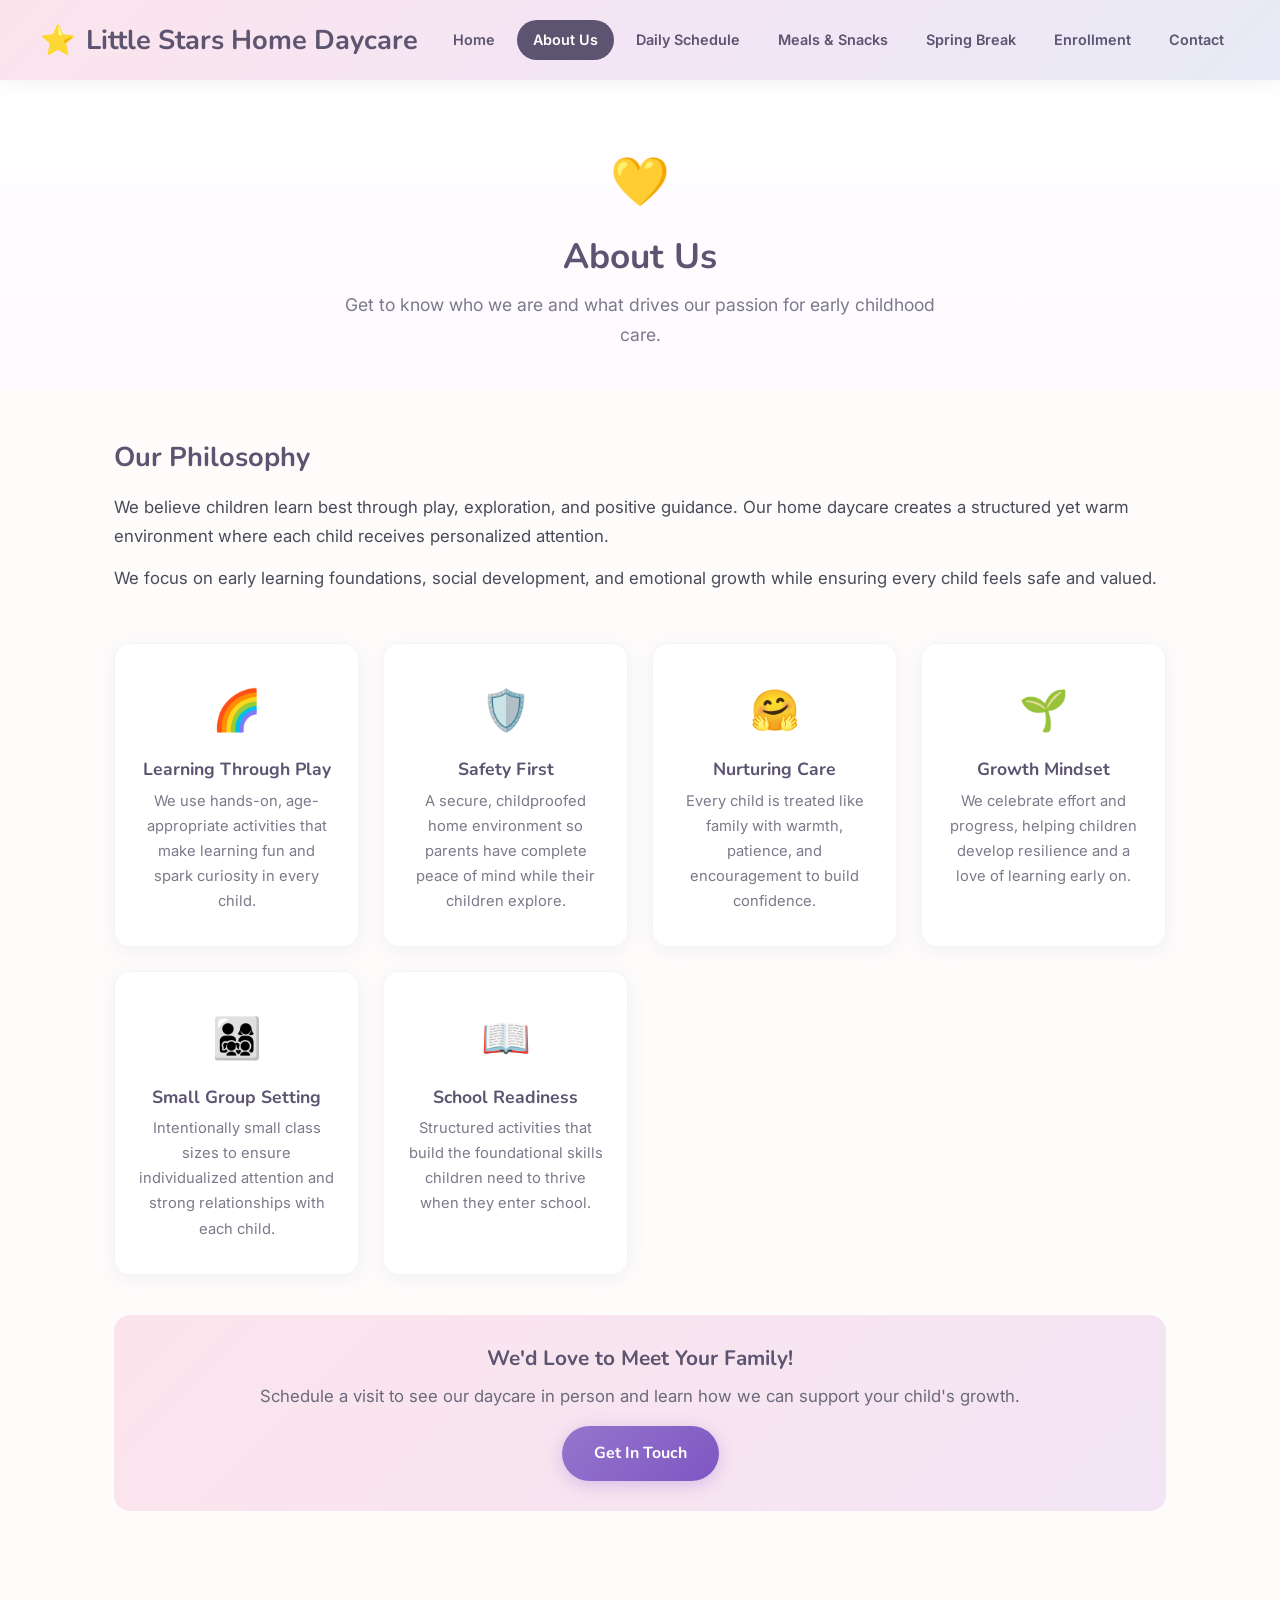
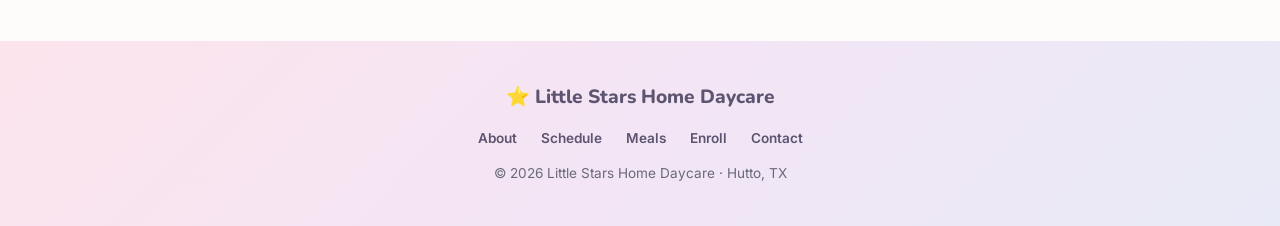
==== about.html @ 3ded4cbe "Initial updates from github co-pilot" ====
<!DOCTYPE html>
<html lang="en">
<head>
  <meta charset="UTF-8">
  <meta name="viewport" content="width=device-width, initial-scale=1.0">
  <meta name="description" content="Learn about Little Stars Home Daycare — our philosophy, values, and commitment to early childhood development in Hutto, TX.">
  <title>About Us - Little Stars Home Daycare</title>
  <link rel="preconnect" href="https://fonts.googleapis.com">
  <link rel="preconnect" href="https://fonts.gstatic.com" crossorigin>
  <link href="https://fonts.googleapis.com/css2?family=Inter:wght@400;500;600&family=Nunito:wght@700;800&display=swap" rel="stylesheet">
  <link rel="stylesheet" href="styles.css">
</head>
<body>

<header>
  <div class="header-inner">
    <h1><span class="logo-icon">⭐</span> Little Stars Home Daycare</h1>
    <button class="menu-toggle" aria-label="Toggle menu" onclick="document.querySelector('nav').classList.toggle('active')">
      <span></span><span></span><span></span>
    </button>
    <nav>
      <a href="index.html">Home</a>
      <a href="about.html" class="active">About Us</a>
      <a href="schedule.html">Daily Schedule</a>
      <a href="meals.html">Meals &amp; Snacks</a>
      <a href="springbreak.html">Spring Break</a>
      <a href="enrollment.html">Enrollment</a>
      <a href="contact.html">Contact</a>
    </nav>
  </div>
</header>

<div class="page-banner">
  <span class="banner-icon">💛</span>
  <h2>About Us</h2>
  <p>Get to know who we are and what drives our passion for early childhood care.</p>
</div>

<div class="container">
  <div class="section">
    <h2>Our Philosophy</h2>
    <p>We believe children learn best through play, exploration, and positive guidance. Our home daycare creates a structured yet warm environment where each child receives personalized attention.</p>
    <p>We focus on early learning foundations, social development, and emotional growth while ensuring every child feels safe and valued.</p>
  </div>

  <div class="values-grid">
    <div class="value-card animate-in">
      <span class="value-icon">🌈</span>
      <h3>Learning Through Play</h3>
      <p>We use hands-on, age-appropriate activities that make learning fun and spark curiosity in every child.</p>
    </div>
    <div class="value-card animate-in">
      <span class="value-icon">🛡️</span>
      <h3>Safety First</h3>
      <p>A secure, childproofed home environment so parents have complete peace of mind while their children explore.</p>
    </div>
    <div class="value-card animate-in">
      <span class="value-icon">🤗</span>
      <h3>Nurturing Care</h3>
      <p>Every child is treated like family with warmth, patience, and encouragement to build confidence.</p>
    </div>
    <div class="value-card animate-in">
      <span class="value-icon">🌱</span>
      <h3>Growth Mindset</h3>
      <p>We celebrate effort and progress, helping children develop resilience and a love of learning early on.</p>
    </div>
    <div class="value-card animate-in">
      <span class="value-icon">👨‍👩‍👧‍👦</span>
      <h3>Small Group Setting</h3>
      <p>Intentionally small class sizes to ensure individualized attention and strong relationships with each child.</p>
    </div>
    <div class="value-card animate-in">
      <span class="value-icon">📖</span>
      <h3>School Readiness</h3>
      <p>Structured activities that build the foundational skills children need to thrive when they enter school.</p>
    </div>
  </div>

  <div class="highlight-box" style="margin-top: 40px;">
    <h3>We'd Love to Meet Your Family!</h3>
    <p>Schedule a visit to see our daycare in person and learn how we can support your child's growth.</p>
    <a href="contact.html" class="btn btn-primary" style="margin-top: 16px;">Get In Touch</a>
  </div>
</div>

<footer>
  <div class="footer-inner">
    <div class="footer-brand">⭐ Little Stars Home Daycare</div>
    <div class="footer-links">
      <a href="about.html">About</a>
      <a href="schedule.html">Schedule</a>
      <a href="meals.html">Meals</a>
      <a href="enrollment.html">Enroll</a>
      <a href="contact.html">Contact</a>
    </div>
    <div class="footer-copy">&copy; 2026 Little Stars Home Daycare &middot; Hutto, TX</div>
  </div>
</footer>

</body>
</html>
---- styles.css ----
/* ===== Google Fonts imported in HTML ===== */

/* ===== Reset & Base ===== */
*, *::before, *::after {
  margin: 0;
  padding: 0;
  box-sizing: border-box;
}

html {
  scroll-behavior: smooth;
}

body {
  font-family: 'Inter', 'Segoe UI', sans-serif;
  background-color: #fefcfb;
  color: #4a4a5a;
  line-height: 1.7;
  overflow-x: hidden;
}

h1, h2, h3, h4 {
  font-family: 'Nunito', 'Segoe UI', sans-serif;
  color: #5c5470;
  line-height: 1.3;
}

img {
  max-width: 100%;
  display: block;
}

a {
  color: inherit;
  text-decoration: none;
}

/* ===== Header & Navigation ===== */
header {
  background: linear-gradient(135deg, #fce4ec 0%, #f3e5f5 50%, #e8eaf6 100%);
  padding: 20px 30px;
  position: sticky;
  top: 0;
  z-index: 1000;
  box-shadow: 0 2px 20px rgba(0,0,0,0.06);
}

.header-inner {
  max-width: 1200px;
  margin: 0 auto;
  display: flex;
  align-items: center;
  justify-content: space-between;
  flex-wrap: wrap;
  gap: 12px;
}

header h1 {
  font-size: 1.7rem;
  color: #5c5470;
  display: flex;
  align-items: center;
  gap: 10px;
}

header h1 .logo-icon {
  font-size: 1.8rem;
}

nav {
  display: flex;
  align-items: center;
  gap: 6px;
  flex-wrap: wrap;
}

nav a {
  padding: 8px 16px;
  border-radius: 25px;
  font-weight: 600;
  font-size: 0.9rem;
  color: #5c5470;
  transition: all 0.3s ease;
  position: relative;
}

nav a:hover {
  background: rgba(92, 84, 112, 0.1);
  color: #3d3555;
}

nav a.active {
  background: #5c5470;
  color: #fff;
}

/* Hamburger Menu */
.menu-toggle {
  display: none;
  flex-direction: column;
  gap: 5px;
  cursor: pointer;
  padding: 8px;
  border: none;
  background: transparent;
  z-index: 1001;
}

.menu-toggle span {
  display: block;
  width: 26px;
  height: 3px;
  background: #5c5470;
  border-radius: 3px;
  transition: all 0.3s ease;
}

/* ===== Hero Section ===== */
.hero {
  text-align: center;
  padding: 80px 20px 60px;
  background: linear-gradient(180deg, #ffffff 0%, #fef9ff 100%);
  position: relative;
}

.hero::after {
  content: '';
  position: absolute;
  bottom: 0;
  left: 0;
  right: 0;
  height: 80px;
  background: linear-gradient(180deg, transparent, #fefcfb);
}

.hero img {
  width: 100%;
  max-width: 900px;
  max-height: 450px;
  object-fit: cover;
  border-radius: 20px;
  margin: 0 auto 30px;
  box-shadow: 0 15px 40px rgba(92, 84, 112, 0.15);
}

.hero h2 {
  font-size: 2.4rem;
  margin-bottom: 12px;
  background: linear-gradient(135deg, #5c5470, #9575cd);
  -webkit-background-clip: text;
  -webkit-text-fill-color: transparent;
  background-clip: text;
}

.hero p {
  font-size: 1.2rem;
  color: #7a7a8a;
  max-width: 600px;
  margin: 0 auto;
}

/* ===== Page Banner (for inner pages) ===== */
.page-banner {
  text-align: center;
  padding: 60px 20px 40px;
  background: linear-gradient(180deg, #ffffff 0%, #fef9ff 100%);
}

.page-banner h2 {
  font-size: 2.2rem;
  margin-bottom: 10px;
}

.page-banner p {
  font-size: 1.1rem;
  color: #7a7a8a;
  max-width: 600px;
  margin: 0 auto;
}

.page-banner .banner-icon {
  font-size: 3rem;
  margin-bottom: 12px;
  display: block;
}

/* ===== Container ===== */
.container {
  max-width: 1100px;
  margin: 0 auto;
  padding: 50px 24px;
}

/* ===== Section ===== */
.section {
  margin-bottom: 50px;
}

.section h2 {
  color: #5c5470;
  margin-bottom: 18px;
  font-size: 1.7rem;
}

.section p {
  margin-bottom: 14px;
  font-size: 1.05rem;
}

/* ===== Card Grid ===== */
.card-grid {
  display: grid;
  grid-template-columns: repeat(auto-fit, minmax(280px, 1fr));
  gap: 24px;
  margin-top: 30px;
}

.card {
  background: #fff;
  border-radius: 16px;
  padding: 32px 28px;
  box-shadow: 0 4px 20px rgba(92, 84, 112, 0.08);
  border: 1px solid rgba(92, 84, 112, 0.06);
  transition: transform 0.3s ease, box-shadow 0.3s ease;
}

.card:hover {
  transform: translateY(-4px);
  box-shadow: 0 12px 35px rgba(92, 84, 112, 0.14);
}

.card .card-icon {
  font-size: 2.4rem;
  margin-bottom: 16px;
  display: block;
}

.card h3 {
  font-size: 1.2rem;
  margin-bottom: 10px;
  color: #5c5470;
}

.card p {
  font-size: 0.95rem;
  color: #6a6a7a;
}

/* ===== Timeline (Schedule) ===== */
.timeline {
  position: relative;
  padding-left: 40px;
  margin-top: 30px;
}

.timeline::before {
  content: '';
  position: absolute;
  left: 14px;
  top: 0;
  bottom: 0;
  width: 3px;
  background: linear-gradient(180deg, #ce93d8, #9575cd, #7986cb);
  border-radius: 3px;
}

.timeline-item {
  position: relative;
  margin-bottom: 28px;
  padding: 20px 24px;
  background: #fff;
  border-radius: 14px;
  box-shadow: 0 3px 15px rgba(92, 84, 112, 0.07);
  border: 1px solid rgba(92, 84, 112, 0.05);
  transition: transform 0.2s ease;
}

.timeline-item:hover {
  transform: translateX(4px);
}

.timeline-item::before {
  content: '';
  position: absolute;
  left: -33px;
  top: 24px;
  width: 14px;
  height: 14px;
  background: #9575cd;
  border-radius: 50%;
  border: 3px solid #fff;
  box-shadow: 0 0 0 2px #ce93d8;
}

.timeline-item .time {
  font-weight: 700;
  color: #9575cd;
  font-size: 0.95rem;
  margin-bottom: 4px;
}

.timeline-item .activity {
  color: #4a4a5a;
  font-size: 1.05rem;
}

/* ===== Meal Cards ===== */
.meal-grid {
  display: grid;
  grid-template-columns: repeat(auto-fit, minmax(240px, 1fr));
  gap: 20px;
  margin-top: 30px;
}

.meal-card {
  background: #fff;
  border-radius: 14px;
  padding: 24px;
  text-align: center;
  box-shadow: 0 3px 15px rgba(92, 84, 112, 0.07);
  border: 1px solid rgba(92, 84, 112, 0.05);
  transition: transform 0.3s ease;
}

.meal-card:hover {
  transform: translateY(-3px);
}

.meal-card .meal-icon {
  font-size: 2.5rem;
  margin-bottom: 12px;
  display: block;
}

.meal-card h3 {
  font-size: 1.1rem;
  color: #5c5470;
  margin-bottom: 8px;
}

.meal-card p {
  font-size: 0.92rem;
  color: #7a7a8a;
}

/* ===== CTA Button ===== */
.btn {
  display: inline-block;
  padding: 14px 32px;
  border-radius: 30px;
  font-weight: 700;
  font-size: 1rem;
  text-align: center;
  transition: all 0.3s ease;
  cursor: pointer;
  border: none;
  font-family: 'Nunito', 'Segoe UI', sans-serif;
}

.btn-primary {
  background: linear-gradient(135deg, #9575cd, #7e57c2);
  color: #fff;
  box-shadow: 0 4px 18px rgba(149, 117, 205, 0.35);
}

.btn-primary:hover {
  background: linear-gradient(135deg, #7e57c2, #673ab7);
  box-shadow: 0 6px 25px rgba(149, 117, 205, 0.45);
  transform: translateY(-2px);
}

.btn-secondary {
  background: #fff;
  color: #5c5470;
  border: 2px solid #5c5470;
}

.btn-secondary:hover {
  background: #5c5470;
  color: #fff;
}

/* ===== Contact Form ===== */
.contact-form {
  max-width: 600px;
  margin: 30px auto 0;
}

.form-group {
  margin-bottom: 20px;
}

.form-group label {
  display: block;
  font-weight: 600;
  margin-bottom: 6px;
  color: #5c5470;
  font-size: 0.95rem;
}

.form-group input,
.form-group textarea,
.form-group select {
  width: 100%;
  padding: 14px 18px;
  border: 2px solid #e8e0f0;
  border-radius: 12px;
  font-size: 1rem;
  font-family: 'Inter', 'Segoe UI', sans-serif;
  color: #4a4a5a;
  transition: border-color 0.3s ease, box-shadow 0.3s ease;
  background: #fff;
}

.form-group input:focus,
.form-group textarea:focus,
.form-group select:focus {
  outline: none;
  border-color: #9575cd;
  box-shadow: 0 0 0 3px rgba(149, 117, 205, 0.15);
}

.form-group textarea {
  resize: vertical;
  min-height: 120px;
}

/* ===== Contact Info Cards ===== */
.contact-info-grid {
  display: grid;
  grid-template-columns: repeat(auto-fit, minmax(200px, 1fr));
  gap: 20px;
  margin-bottom: 40px;
}

.contact-info-card {
  text-align: center;
  padding: 28px 20px;
  background: #fff;
  border-radius: 14px;
  box-shadow: 0 3px 15px rgba(92, 84, 112, 0.07);
  border: 1px solid rgba(92, 84, 112, 0.05);
}

.contact-info-card .info-icon {
  font-size: 2rem;
  margin-bottom: 10px;
  display: block;
}

.contact-info-card h3 {
  font-size: 1rem;
  color: #5c5470;
  margin-bottom: 4px;
}

.contact-info-card p {
  color: #7a7a8a;
  font-size: 0.95rem;
}

.contact-info-card a {
  color: #9575cd;
  font-weight: 600;
}

.contact-info-card a:hover {
  text-decoration: underline;
}

/* ===== Spring Break Feature ===== */
.camp-highlights {
  display: grid;
  grid-template-columns: repeat(auto-fit, minmax(200px, 1fr));
  gap: 18px;
  margin: 30px 0;
}

.camp-highlight {
  text-align: center;
  padding: 24px 16px;
  background: linear-gradient(135deg, #fce4ec, #f3e5f5);
  border-radius: 14px;
  transition: transform 0.3s ease;
}

.camp-highlight:hover {
  transform: scale(1.03);
}

.camp-highlight .highlight-icon {
  font-size: 2.2rem;
  margin-bottom: 10px;
  display: block;
}

.camp-highlight h3 {
  font-size: 1rem;
  color: #5c5470;
}

/* ===== Enrollment Highlights ===== */
.enrollment-features {
  display: grid;
  grid-template-columns: repeat(auto-fit, minmax(250px, 1fr));
  gap: 24px;
  margin: 30px 0;
}

.enrollment-feature {
  display: flex;
  align-items: flex-start;
  gap: 16px;
  padding: 24px;
  background: #fff;
  border-radius: 14px;
  box-shadow: 0 3px 15px rgba(92, 84, 112, 0.07);
  border: 1px solid rgba(92, 84, 112, 0.05);
}

.enrollment-feature .feature-icon {
  font-size: 1.8rem;
  flex-shrink: 0;
}

.enrollment-feature h3 {
  font-size: 1.05rem;
  color: #5c5470;
  margin-bottom: 4px;
}

.enrollment-feature p {
  font-size: 0.92rem;
  color: #7a7a8a;
}

/* ===== About Values ===== */
.values-grid {
  display: grid;
  grid-template-columns: repeat(auto-fit, minmax(220px, 1fr));
  gap: 24px;
  margin-top: 30px;
}

.value-card {
  text-align: center;
  padding: 32px 24px;
  background: #fff;
  border-radius: 16px;
  box-shadow: 0 4px 20px rgba(92, 84, 112, 0.08);
  border: 1px solid rgba(92, 84, 112, 0.06);
  transition: transform 0.3s ease;
}

.value-card:hover {
  transform: translateY(-4px);
}

.value-card .value-icon {
  font-size: 2.5rem;
  margin-bottom: 14px;
  display: block;
}

.value-card h3 {
  font-size: 1.1rem;
  color: #5c5470;
  margin-bottom: 8px;
}

.value-card p {
  font-size: 0.92rem;
  color: #7a7a8a;
}

/* ===== Text Highlights ===== */
.highlight-box {
  background: linear-gradient(135deg, #fce4ec, #f3e5f5);
  border-radius: 16px;
  padding: 30px;
  margin: 20px 0;
  text-align: center;
}

.highlight-box h3 {
  font-size: 1.3rem;
  color: #5c5470;
  margin-bottom: 10px;
}

.highlight-box p {
  font-size: 1.05rem;
  color: #6a6a7a;
}

/* ===== Footer ===== */
footer {
  text-align: center;
  padding: 40px 20px;
  background: linear-gradient(135deg, #fce4ec 0%, #f3e5f5 50%, #e8eaf6 100%);
  margin-top: 60px;
  font-size: 0.9rem;
  color: #6a6a7a;
}

.footer-inner {
  max-width: 800px;
  margin: 0 auto;
}

.footer-inner .footer-brand {
  font-family: 'Nunito', 'Segoe UI', sans-serif;
  font-weight: 800;
  font-size: 1.2rem;
  color: #5c5470;
  margin-bottom: 8px;
}

.footer-inner .footer-links {
  margin: 12px 0;
}

.footer-inner .footer-links a {
  color: #5c5470;
  margin: 0 10px;
  font-weight: 600;
  font-size: 0.85rem;
  transition: color 0.3s;
}

.footer-inner .footer-links a:hover {
  color: #9575cd;
}

.footer-inner .footer-copy {
  margin-top: 12px;
  font-size: 0.85rem;
}

/* ===== Animations ===== */
@keyframes fadeInUp {
  from {
    opacity: 0;
    transform: translateY(20px);
  }
  to {
    opacity: 1;
    transform: translateY(0);
  }
}

.animate-in {
  animation: fadeInUp 0.6s ease forwards;
}

.animate-in:nth-child(2) { animation-delay: 0.1s; }
.animate-in:nth-child(3) { animation-delay: 0.2s; }
.animate-in:nth-child(4) { animation-delay: 0.3s; }
.animate-in:nth-child(5) { animation-delay: 0.4s; }
.animate-in:nth-child(6) { animation-delay: 0.5s; }

/* ===== Responsive ===== */
@media (max-width: 768px) {
  .menu-toggle {
    display: flex;
  }

  nav {
    display: none;
    width: 100%;
    flex-direction: column;
    gap: 4px;
    padding-top: 12px;
  }

  nav.active {
    display: flex;
  }

  nav a {
    padding: 12px 16px;
    text-align: center;
    width: 100%;
    border-radius: 12px;
  }

  .header-inner {
    flex-wrap: wrap;
  }

  header h1 {
    font-size: 1.3rem;
  }

  .hero h2 {
    font-size: 1.6rem;
  }

  .hero {
    padding: 50px 16px 40px;
  }

  .page-banner h2 {
    font-size: 1.6rem;
  }

  .container {
    padding: 35px 16px;
  }

  .timeline {
    padding-left: 30px;
  }

  .timeline::before {
    left: 10px;
  }

  .timeline-item::before {
    left: -27px;
    width: 12px;
    height: 12px;
  }
}

@media (max-width: 480px) {
  header h1 {
    font-size: 1.15rem;
  }

  .hero h2 {
    font-size: 1.35rem;
  }

  .card-grid {
    grid-template-columns: 1fr;
  }

  .meal-grid {
    grid-template-columns: 1fr;
  }

  .camp-highlights {
    grid-template-columns: 1fr 1fr;
  }
}
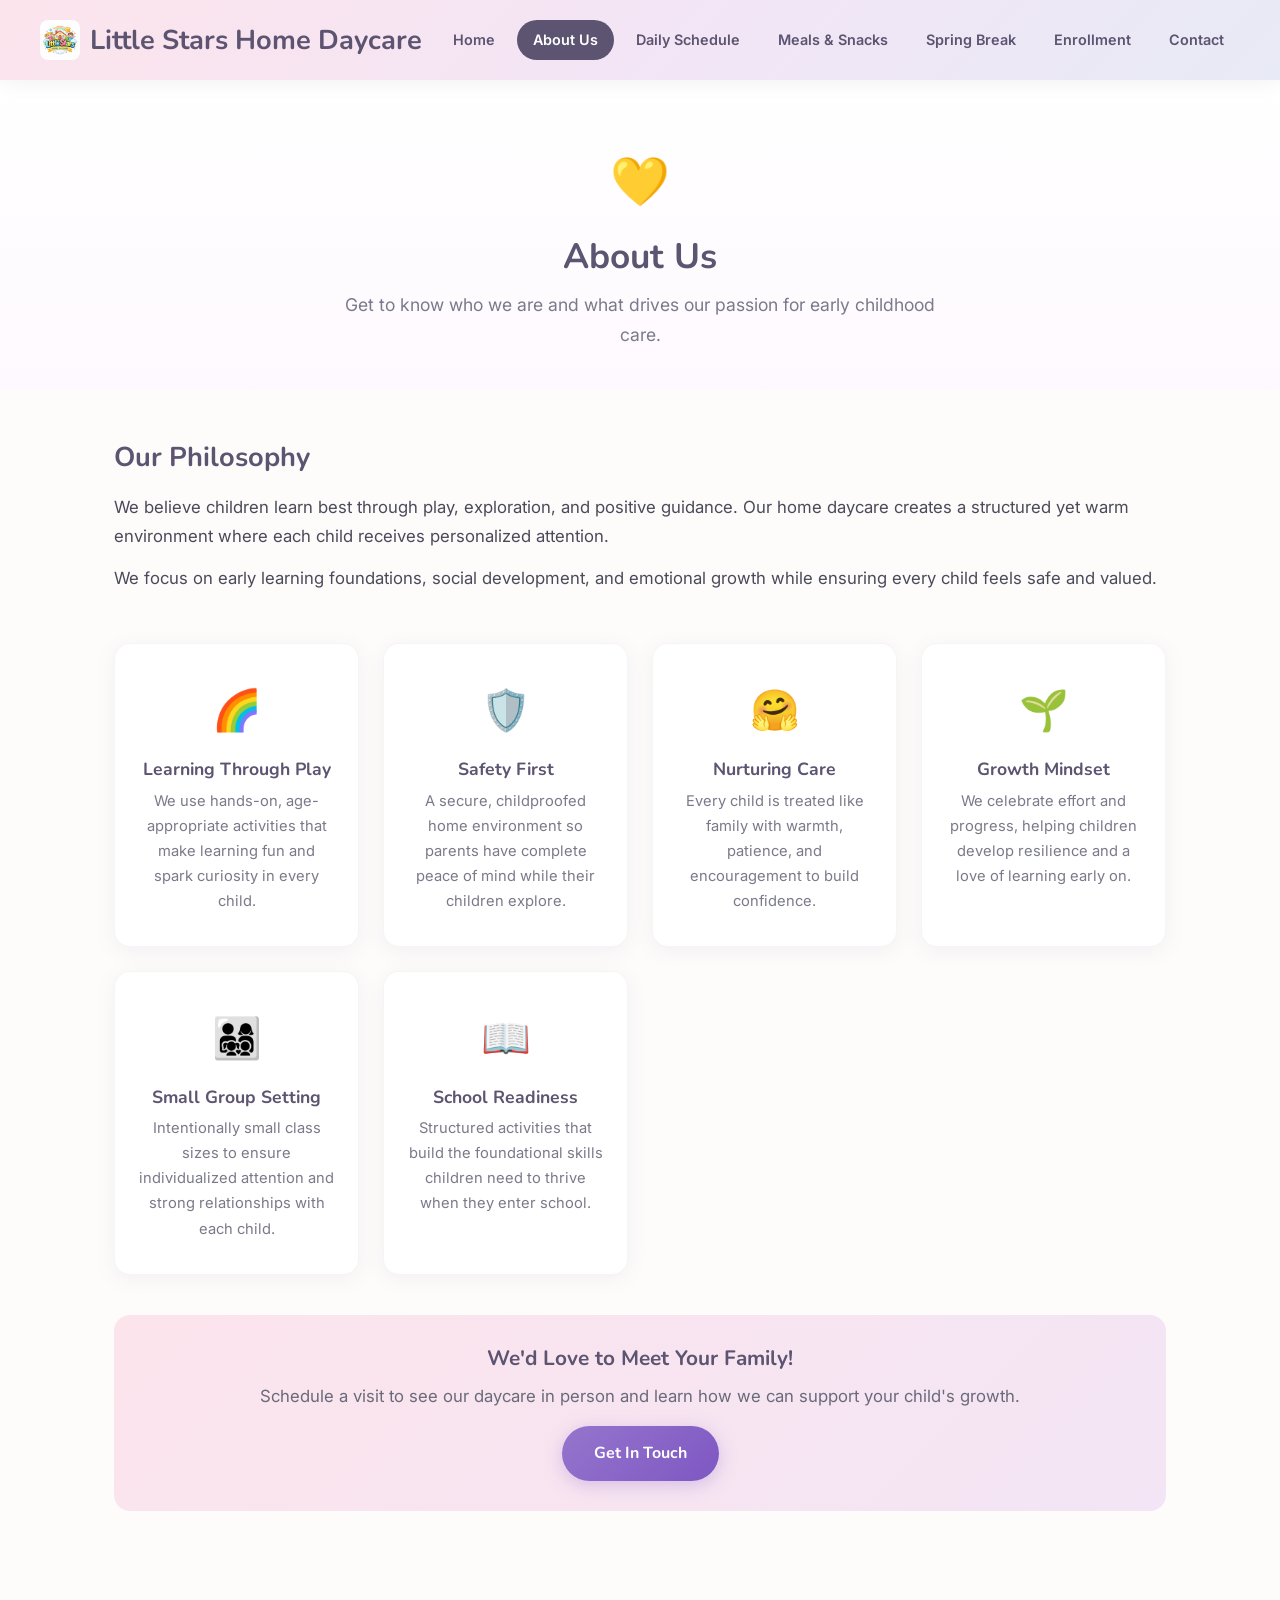
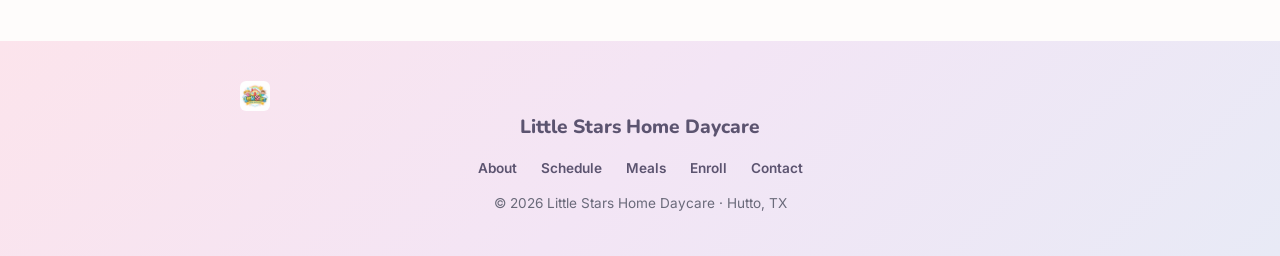
==== commit 6361192a: "Added logo" ====
--- a/about.html
+++ b/about.html
@@ -8,13 +8,14 @@
   <link rel="preconnect" href="https://fonts.googleapis.com">
   <link rel="preconnect" href="https://fonts.gstatic.com" crossorigin>
   <link href="https://fonts.googleapis.com/css2?family=Inter:wght@400;500;600&family=Nunito:wght@700;800&display=swap" rel="stylesheet">
+  <link rel="icon" type="image/png" href="littlestarslogo.png">
   <link rel="stylesheet" href="styles.css">
 </head>
 <body>
 
 <header>
   <div class="header-inner">
-    <h1><span class="logo-icon">⭐</span> Little Stars Home Daycare</h1>
+    <h1><img src="littlestarslogo.png" alt="Little Stars Logo" class="logo-img"> Little Stars Home Daycare</h1>
     <button class="menu-toggle" aria-label="Toggle menu" onclick="document.querySelector('nav').classList.toggle('active')">
       <span></span><span></span><span></span>
     </button>
@@ -85,7 +86,7 @@
 
 <footer>
   <div class="footer-inner">
-    <div class="footer-brand">⭐ Little Stars Home Daycare</div>
+    <div class="footer-brand"><img src="littlestarslogo.png" alt="Little Stars Logo" class="logo-img">Little Stars Home Daycare</div>
     <div class="footer-links">
       <a href="about.html">About</a>
       <a href="schedule.html">Schedule</a>
--- a/styles.css
+++ b/styles.css
@@ -51,8 +51,8 @@
   display: flex;
   align-items: center;
   justify-content: space-between;
-  flex-wrap: wrap;
   gap: 12px;
+  position: relative;
 }
 
 header h1 {
@@ -61,6 +61,22 @@
   display: flex;
   align-items: center;
   gap: 10px;
+  white-space: nowrap;
+  min-width: 0;
+}
+
+header h1 .logo-img {
+  height: 40px;
+  width: auto;
+  border-radius: 8px;
+}
+
+.footer-brand .logo-img {
+  height: 30px;
+  width: auto;
+  vertical-align: middle;
+  border-radius: 6px;
+  margin-right: 6px;
 }
 
 header h1 .logo-icon {
@@ -671,6 +687,14 @@
     flex-direction: column;
     gap: 4px;
     padding-top: 12px;
+    position: absolute;
+    top: 100%;
+    left: 0;
+    background: linear-gradient(135deg, #fce4ec 0%, #f3e5f5 50%, #e8eaf6 100%);
+    padding: 12px 16px;
+    border-radius: 0 0 16px 16px;
+    box-shadow: 0 8px 20px rgba(0,0,0,0.08);
+    z-index: 999;
   }
 
   nav.active {
@@ -684,12 +708,8 @@
     border-radius: 12px;
   }
 
-  .header-inner {
-    flex-wrap: wrap;
-  }
-
   header h1 {
-    font-size: 1.3rem;
+    font-size: 1.15rem;
   }
 
   .hero h2 {
@@ -725,7 +745,7 @@
 
 @media (max-width: 480px) {
   header h1 {
-    font-size: 1.15rem;
+    font-size: 1rem;
   }
 
   .hero h2 {
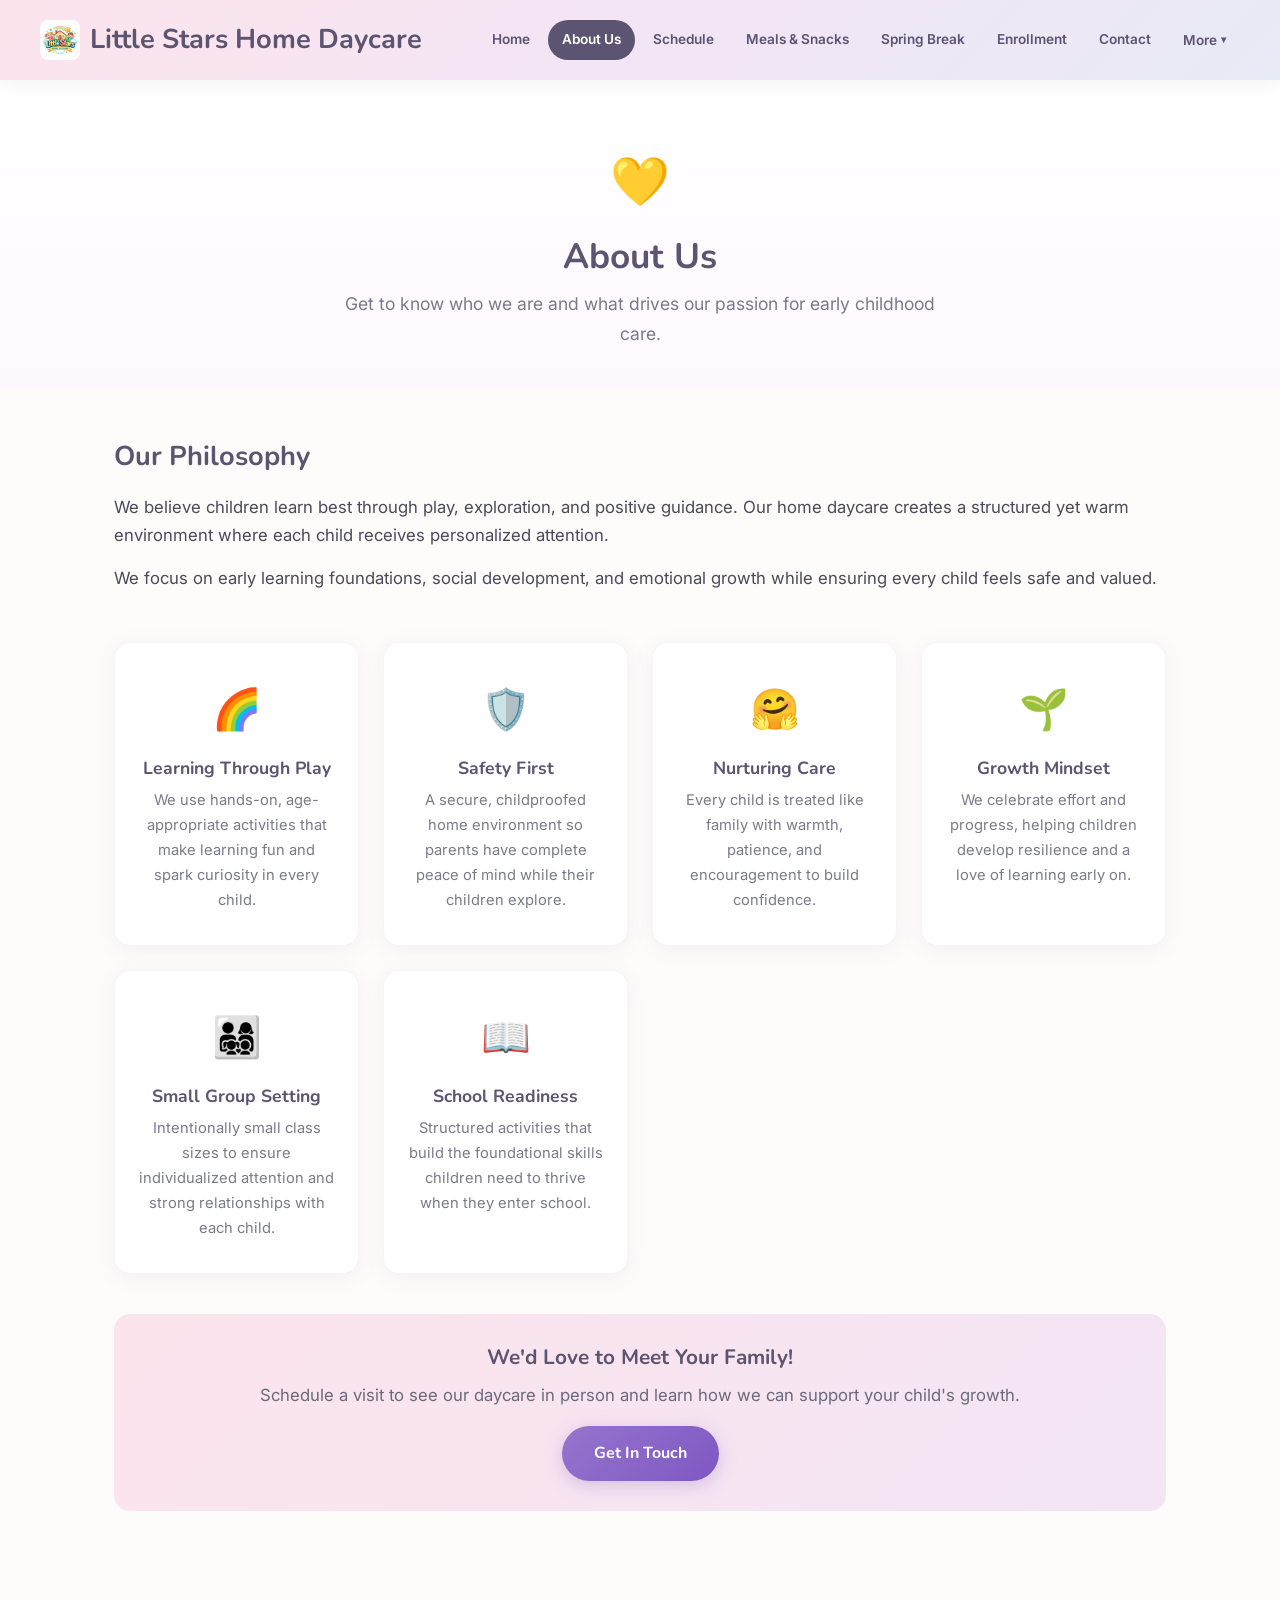
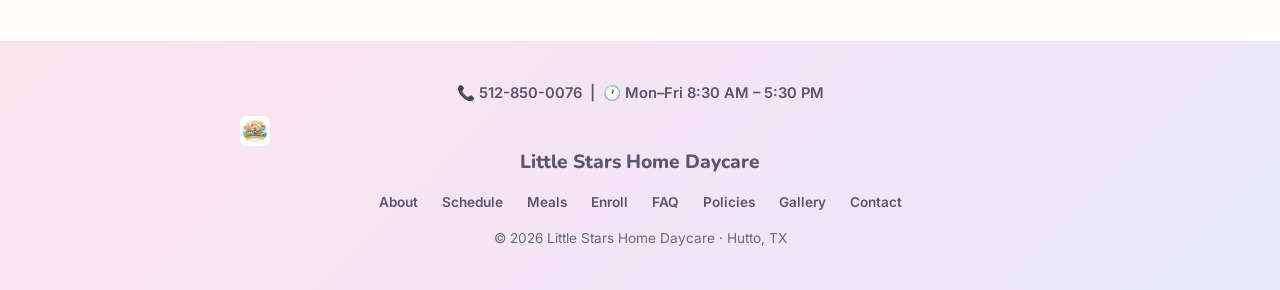
==== commit 430e2199: "Update to timings and nav bar on desktop" ====
--- a/about.html
+++ b/about.html
@@ -22,11 +22,19 @@
     <nav>
       <a href="index.html">Home</a>
       <a href="about.html" class="active">About Us</a>
-      <a href="schedule.html">Daily Schedule</a>
+      <a href="schedule.html">Schedule</a>
       <a href="meals.html">Meals &amp; Snacks</a>
       <a href="springbreak.html">Spring Break</a>
       <a href="enrollment.html">Enrollment</a>
       <a href="contact.html">Contact</a>
+      <div class="nav-dropdown">
+        <button class="dropdown-toggle">More <span class="dropdown-arrow">&#9662;</span></button>
+        <div class="dropdown-menu">
+          <a href="gallery.html">Gallery</a>
+          <a href="faq.html">FAQ</a>
+          <a href="policies.html">Policies</a>
+        </div>
+      </div>
     </nav>
   </div>
 </header>
@@ -86,12 +94,16 @@
 
 <footer>
   <div class="footer-inner">
+    <div class="footer-info">📞 512-850-0076 &nbsp;|&nbsp; 🕐 Mon–Fri 8:30 AM – 5:30 PM</div>
     <div class="footer-brand"><img src="littlestarslogo.png" alt="Little Stars Logo" class="logo-img">Little Stars Home Daycare</div>
     <div class="footer-links">
       <a href="about.html">About</a>
       <a href="schedule.html">Schedule</a>
       <a href="meals.html">Meals</a>
       <a href="enrollment.html">Enroll</a>
+      <a href="faq.html">FAQ</a>
+      <a href="policies.html">Policies</a>
+      <a href="gallery.html">Gallery</a>
       <a href="contact.html">Contact</a>
     </div>
     <div class="footer-copy">&copy; 2026 Little Stars Home Daycare &middot; Hutto, TX</div>
--- a/styles.css
+++ b/styles.css
@@ -86,15 +86,15 @@
 nav {
   display: flex;
   align-items: center;
-  gap: 6px;
+  gap: 4px;
   flex-wrap: wrap;
 }
 
 nav a {
-  padding: 8px 16px;
+  padding: 8px 14px;
   border-radius: 25px;
   font-weight: 600;
-  font-size: 0.9rem;
+  font-size: 0.85rem;
   color: #5c5470;
   transition: all 0.3s ease;
   position: relative;
@@ -106,6 +106,85 @@
 }
 
 nav a.active {
+  background: #5c5470;
+  color: #fff;
+}
+
+/* Nav Dropdown (More menu) */
+.nav-dropdown {
+  position: relative;
+}
+
+.nav-dropdown > .dropdown-toggle {
+  padding: 8px 14px;
+  border-radius: 25px;
+  font-weight: 600;
+  font-size: 0.85rem;
+  color: #5c5470;
+  cursor: pointer;
+  transition: all 0.3s ease;
+  background: transparent;
+  border: none;
+  font-family: 'Inter', 'Segoe UI', sans-serif;
+  display: flex;
+  align-items: center;
+  gap: 4px;
+}
+
+.nav-dropdown > .dropdown-toggle:hover {
+  background: rgba(92, 84, 112, 0.1);
+  color: #3d3555;
+}
+
+.nav-dropdown > .dropdown-toggle.has-active {
+  background: #5c5470;
+  color: #fff;
+}
+
+.dropdown-arrow {
+  font-size: 0.65rem;
+  transition: transform 0.3s ease;
+}
+
+.nav-dropdown:hover .dropdown-arrow {
+  transform: rotate(180deg);
+}
+
+.dropdown-menu {
+  display: none;
+  position: absolute;
+  top: 100%;
+  right: 0;
+  margin-top: 6px;
+  background: #fff;
+  border-radius: 14px;
+  box-shadow: 0 10px 35px rgba(92, 84, 112, 0.18);
+  border: 1px solid rgba(92, 84, 112, 0.08);
+  min-width: 170px;
+  padding: 8px;
+  z-index: 1002;
+}
+
+.nav-dropdown:hover .dropdown-menu {
+  display: block;
+}
+
+.dropdown-menu a {
+  display: block;
+  padding: 10px 16px;
+  border-radius: 10px;
+  font-weight: 600;
+  font-size: 0.88rem;
+  color: #5c5470;
+  transition: all 0.2s ease;
+  white-space: nowrap;
+}
+
+.dropdown-menu a:hover {
+  background: rgba(92, 84, 112, 0.08);
+}
+
+.dropdown-menu a.active {
   background: #5c5470;
   color: #fff;
 }
@@ -708,6 +787,33 @@
     border-radius: 12px;
   }
 
+  /* Flatten dropdown on mobile */
+  .nav-dropdown {
+    width: 100%;
+  }
+
+  .nav-dropdown > .dropdown-toggle {
+    display: none;
+  }
+
+  .dropdown-menu {
+    display: contents;
+    position: static;
+    box-shadow: none;
+    border: none;
+    padding: 0;
+    min-width: unset;
+    background: transparent;
+  }
+
+  .dropdown-menu a {
+    padding: 12px 16px;
+    text-align: center;
+    width: 100%;
+    border-radius: 12px;
+    font-size: 0.9rem;
+  }
+
   header h1 {
     font-size: 1.15rem;
   }
@@ -764,3 +870,216 @@
     grid-template-columns: 1fr 1fr;
   }
 }
+
+/* ===== Testimonials ===== */
+.testimonial-grid {
+  display: grid;
+  grid-template-columns: repeat(auto-fit, minmax(280px, 1fr));
+  gap: 24px;
+  margin-top: 10px;
+}
+
+.testimonial-card {
+  background: #fff;
+  border-radius: 16px;
+  padding: 30px 28px;
+  box-shadow: 0 4px 20px rgba(92, 84, 112, 0.08);
+  border: 1px solid rgba(92, 84, 112, 0.06);
+  border-top: 4px solid #ce93d8;
+  transition: transform 0.3s ease;
+}
+
+.testimonial-card:hover {
+  transform: translateY(-3px);
+}
+
+.testimonial-stars {
+  font-size: 1rem;
+  letter-spacing: 2px;
+  margin-bottom: 12px;
+}
+
+.testimonial-text {
+  font-size: 1rem;
+  font-style: italic;
+  color: #5a5a6a;
+  line-height: 1.7;
+  margin-bottom: 16px;
+}
+
+.testimonial-author {
+  font-weight: 700;
+  font-size: 0.92rem;
+  color: #5c5470;
+}
+
+/* ===== FAQ Accordion ===== */
+.faq-list {
+  max-width: 800px;
+  margin: 0 auto;
+}
+
+.faq-item {
+  background: #fff;
+  border-radius: 14px;
+  margin-bottom: 12px;
+  box-shadow: 0 3px 15px rgba(92, 84, 112, 0.07);
+  border: 1px solid rgba(92, 84, 112, 0.06);
+  overflow: hidden;
+  transition: box-shadow 0.3s ease;
+}
+
+.faq-item[open] {
+  box-shadow: 0 6px 25px rgba(92, 84, 112, 0.12);
+}
+
+.faq-question {
+  padding: 20px 24px;
+  font-weight: 700;
+  font-size: 1.05rem;
+  color: #5c5470;
+  cursor: pointer;
+  list-style: none;
+  display: flex;
+  justify-content: space-between;
+  align-items: center;
+  transition: background 0.2s ease;
+  font-family: 'Nunito', 'Segoe UI', sans-serif;
+}
+
+.faq-question:hover {
+  background: rgba(92, 84, 112, 0.04);
+}
+
+.faq-question::-webkit-details-marker {
+  display: none;
+}
+
+.faq-question::after {
+  content: '+';
+  font-size: 1.4rem;
+  font-weight: 700;
+  color: #9575cd;
+  transition: transform 0.3s ease;
+  flex-shrink: 0;
+  margin-left: 16px;
+}
+
+.faq-item[open] .faq-question::after {
+  content: '−';
+  transform: rotate(180deg);
+}
+
+.faq-answer {
+  padding: 0 24px 20px;
+  color: #5a5a6a;
+  font-size: 0.98rem;
+  line-height: 1.7;
+}
+
+.faq-answer ul {
+  margin: 10px 0 10px 20px;
+}
+
+.faq-answer li {
+  margin-bottom: 6px;
+}
+
+.faq-answer a {
+  color: #9575cd;
+  font-weight: 600;
+}
+
+.faq-answer a:hover {
+  text-decoration: underline;
+}
+
+/* ===== Photo Gallery ===== */
+.gallery-grid {
+  display: grid;
+  grid-template-columns: repeat(auto-fit, minmax(280px, 1fr));
+  gap: 20px;
+  margin-top: 10px;
+}
+
+.gallery-item {
+  border-radius: 16px;
+  overflow: hidden;
+  box-shadow: 0 4px 20px rgba(92, 84, 112, 0.1);
+  transition: transform 0.3s ease, box-shadow 0.3s ease;
+  background: #fff;
+}
+
+.gallery-item:hover {
+  transform: translateY(-4px);
+  box-shadow: 0 10px 30px rgba(92, 84, 112, 0.18);
+}
+
+.gallery-item img {
+  width: 100%;
+  height: 220px;
+  object-fit: cover;
+  display: block;
+  transition: transform 0.4s ease;
+}
+
+.gallery-item:hover img {
+  transform: scale(1.05);
+}
+
+.gallery-caption {
+  padding: 14px 18px;
+  font-weight: 600;
+  font-size: 0.95rem;
+  color: #5c5470;
+  text-align: center;
+  background: #fff;
+}
+
+/* ===== Policy Cards ===== */
+.policy-section {
+  display: flex;
+  flex-direction: column;
+  gap: 20px;
+}
+
+.policy-card {
+  background: #fff;
+  border-radius: 16px;
+  padding: 30px 28px;
+  box-shadow: 0 4px 20px rgba(92, 84, 112, 0.08);
+  border: 1px solid rgba(92, 84, 112, 0.06);
+}
+
+.policy-card h3 {
+  font-size: 1.2rem;
+  color: #5c5470;
+  margin-bottom: 14px;
+  font-family: 'Nunito', 'Segoe UI', sans-serif;
+}
+
+.policy-card p {
+  font-size: 0.98rem;
+  color: #5a5a6a;
+  margin-bottom: 10px;
+  line-height: 1.7;
+}
+
+.policy-card ul {
+  margin: 10px 0 10px 20px;
+  color: #5a5a6a;
+  font-size: 0.98rem;
+}
+
+.policy-card li {
+  margin-bottom: 8px;
+  line-height: 1.6;
+}
+
+/* ===== Footer Info Line ===== */
+.footer-inner .footer-info {
+  font-size: 0.92rem;
+  color: #5c5470;
+  font-weight: 600;
+  margin-bottom: 10px;
+}
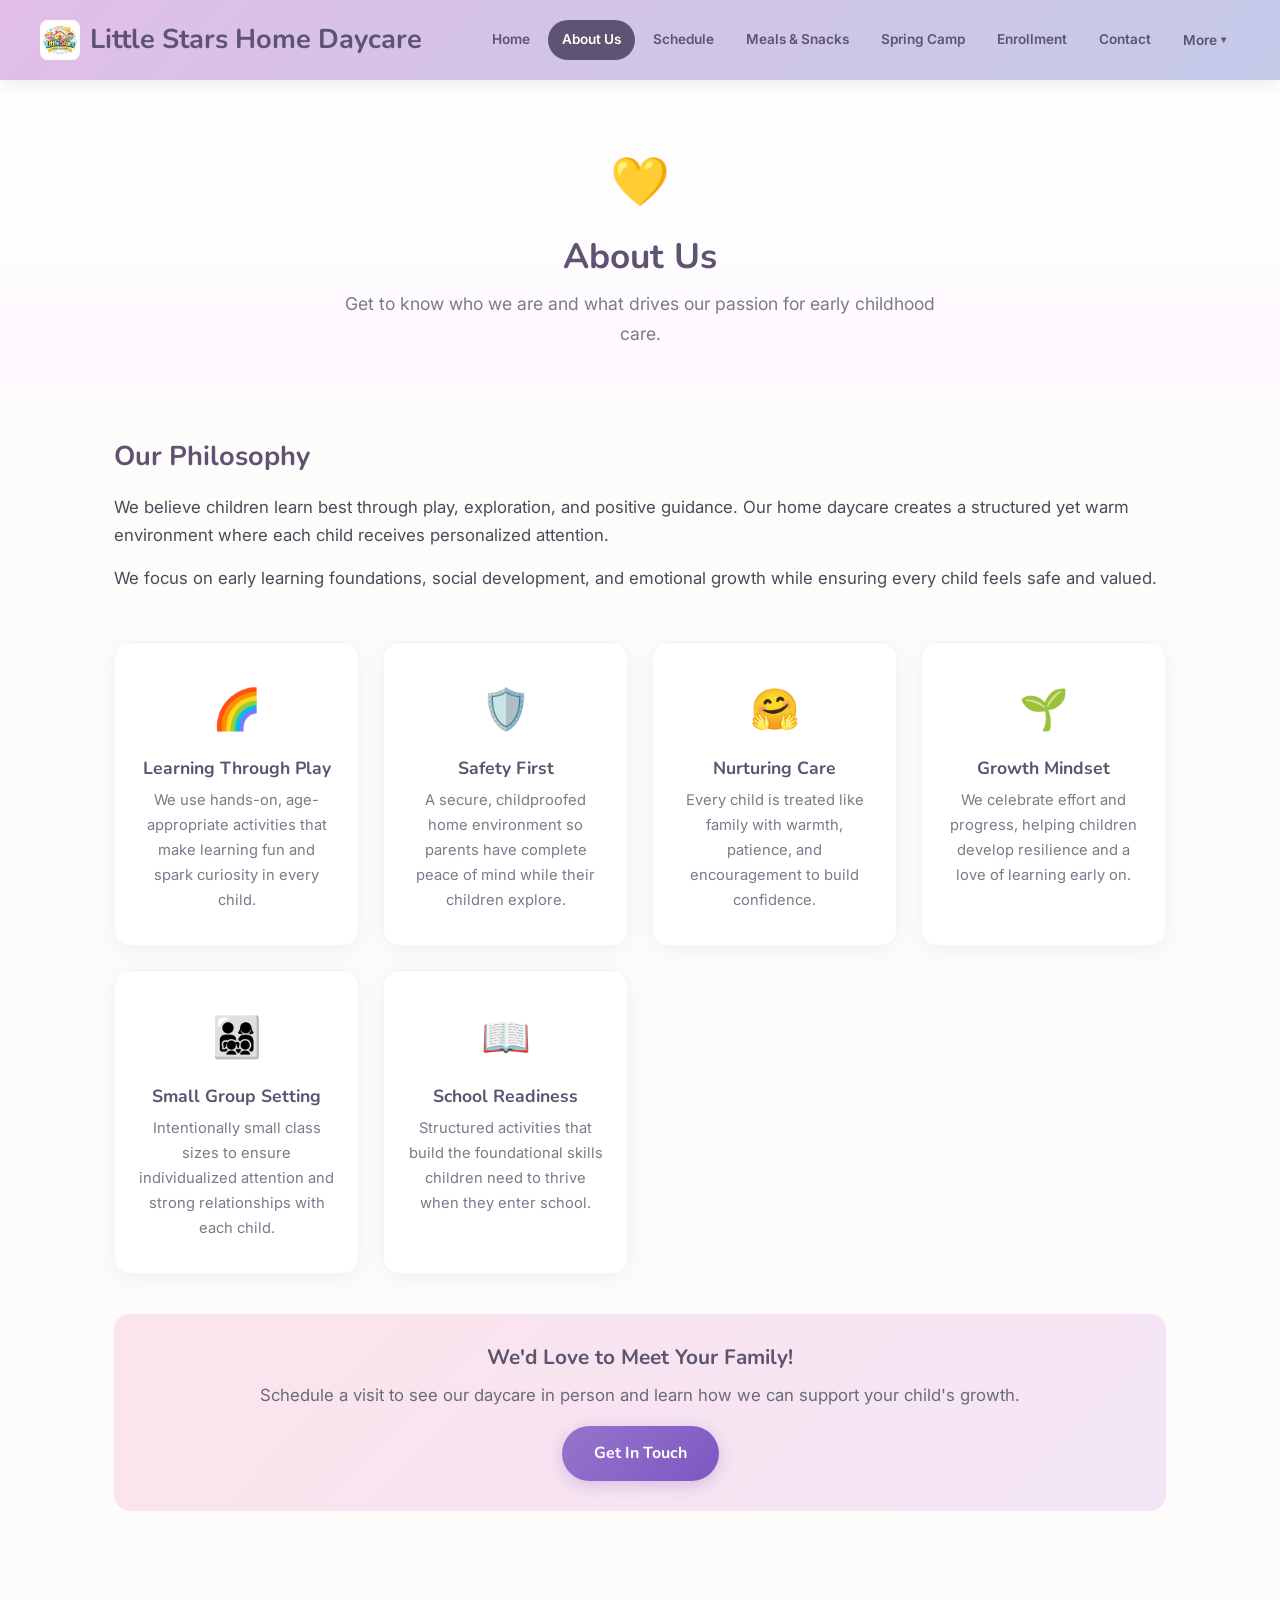
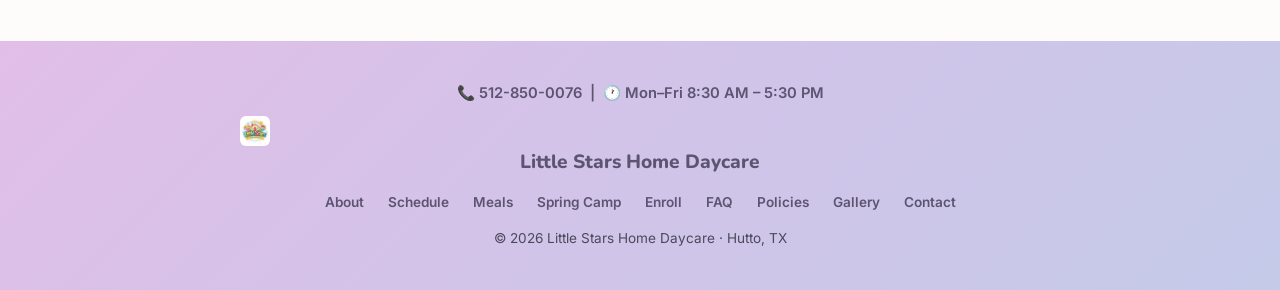
==== commit 0fde83f0: "Modified Nav bar and changed css styling" ====
--- a/about.html
+++ b/about.html
@@ -15,8 +15,8 @@
 
 <header>
   <div class="header-inner">
-    <h1><img src="littlestarslogo.png" alt="Little Stars Logo" class="logo-img"> Little Stars Home Daycare</h1>
-    <button class="menu-toggle" aria-label="Toggle menu" onclick="document.querySelector('nav').classList.toggle('active')">
+    <h1><a href="index.html"><img src="littlestarslogo.png" alt="Little Stars Logo" class="logo-img"> Little Stars Home Daycare</a></h1>
+    <button class="menu-toggle" aria-label="Toggle menu">
       <span></span><span></span><span></span>
     </button>
     <nav>
@@ -24,16 +24,16 @@
       <a href="about.html" class="active">About Us</a>
       <a href="schedule.html">Schedule</a>
       <a href="meals.html">Meals &amp; Snacks</a>
-      <a href="springbreak.html">Spring Break</a>
+      <a href="springcamp.html">Spring Camp</a>
       <a href="enrollment.html">Enrollment</a>
       <a href="contact.html">Contact</a>
       <div class="nav-dropdown">
         <button class="dropdown-toggle">More <span class="dropdown-arrow">&#9662;</span></button>
-        <div class="dropdown-menu">
+        <div class="dropdown-menu"><div class="dropdown-menu-inner">
           <a href="gallery.html">Gallery</a>
           <a href="faq.html">FAQ</a>
           <a href="policies.html">Policies</a>
-        </div>
+        </div></div>
       </div>
     </nav>
   </div>
@@ -100,6 +100,7 @@
       <a href="about.html">About</a>
       <a href="schedule.html">Schedule</a>
       <a href="meals.html">Meals</a>
+      <a href="springcamp.html">Spring Camp</a>
       <a href="enrollment.html">Enroll</a>
       <a href="faq.html">FAQ</a>
       <a href="policies.html">Policies</a>
@@ -110,5 +111,6 @@
   </div>
 </footer>
 
+<script src="script.js"></script>
 </body>
 </html>
--- a/styles.css
+++ b/styles.css
@@ -25,6 +25,10 @@
   line-height: 1.3;
 }
 
+:root {
+  --text-light: #7a7a8a;
+}
+
 img {
   max-width: 100%;
   display: block;
@@ -37,12 +41,41 @@
 
 /* ===== Header & Navigation ===== */
 header {
-  background: linear-gradient(135deg, #fce4ec 0%, #f3e5f5 50%, #e8eaf6 100%);
+  background: linear-gradient(135deg, #e1bee7 0%, #d1c4e9 50%, #c5cae9 100%);
   padding: 20px 30px;
   position: sticky;
   top: 0;
   z-index: 1000;
-  box-shadow: 0 2px 20px rgba(0,0,0,0.06);
+  box-shadow: 0 2px 20px rgba(0,0,0,0.1);
+}
+
+/* ===== Announcement Banner ===== */
+.announcement-banner {
+  background: linear-gradient(135deg, #7c5cbf 0%, #9575cd 50%, #b39ddb 100%);
+  color: #fff;
+  text-align: center;
+  padding: 10px 20px;
+  font-size: 0.92rem;
+  font-weight: 500;
+  letter-spacing: 0.3px;
+  animation: bannerPulse 3s ease-in-out infinite;
+}
+
+.announcement-banner a {
+  color: #fff;
+  font-weight: 700;
+  text-decoration: underline;
+  text-underline-offset: 3px;
+  transition: opacity 0.3s;
+}
+
+.announcement-banner a:hover {
+  opacity: 0.85;
+}
+
+@keyframes bannerPulse {
+  0%, 100% { background-position: 0% 50%; }
+  50% { background-position: 100% 50%; }
 }
 
 .header-inner {
@@ -58,11 +91,17 @@
 header h1 {
   font-size: 1.7rem;
   color: #5c5470;
+  white-space: nowrap;
+  min-width: 0;
+}
+
+header h1 a {
   display: flex;
   align-items: center;
   gap: 10px;
+  text-decoration: none;
+  color: inherit;
   white-space: nowrap;
-  min-width: 0;
 }
 
 header h1 .logo-img {
@@ -155,14 +194,18 @@
   position: absolute;
   top: 100%;
   right: 0;
-  margin-top: 6px;
+  padding-top: 6px;
+  background: transparent;
+  min-width: 170px;
+  z-index: 1002;
+}
+
+.dropdown-menu-inner {
   background: #fff;
   border-radius: 14px;
   box-shadow: 0 10px 35px rgba(92, 84, 112, 0.18);
   border: 1px solid rgba(92, 84, 112, 0.08);
-  min-width: 170px;
   padding: 8px;
-  z-index: 1002;
 }
 
 .nav-dropdown:hover .dropdown-menu {
@@ -436,6 +479,90 @@
 .meal-card p {
   font-size: 0.92rem;
   color: #7a7a8a;
+}
+
+/* ===== Weekly Menu Table ===== */
+.menu-table-wrapper {
+  overflow-x: auto;
+  margin: 0 auto 40px;
+  max-width: 960px;
+  border-radius: 16px;
+  box-shadow: 0 4px 20px rgba(0, 0, 0, 0.06);
+}
+
+.menu-table {
+  width: 100%;
+  border-collapse: collapse;
+  font-size: 0.92rem;
+  background: #fff;
+  border-radius: 16px;
+  overflow: hidden;
+}
+
+.menu-table thead tr {
+  background: linear-gradient(135deg, #7c5cbf 0%, #a78bfa 100%);
+  color: #fff;
+}
+
+.menu-table th {
+  padding: 14px 12px;
+  font-weight: 700;
+  font-family: 'Nunito', sans-serif;
+  font-size: 0.88rem;
+  text-align: center;
+  letter-spacing: 0.3px;
+  white-space: nowrap;
+  position: sticky;
+  top: 0;
+}
+
+.menu-table td {
+  padding: 14px 12px;
+  text-align: center;
+  vertical-align: top;
+  border-bottom: 1px solid #f0eef5;
+  line-height: 1.6;
+  color: #4a4a5a;
+}
+
+.menu-table tbody tr:hover {
+  background-color: #faf8ff;
+}
+
+.menu-table .meal-label {
+  font-weight: 700;
+  font-family: 'Nunito', sans-serif;
+  color: #5b3e96;
+  white-space: nowrap;
+  text-align: left;
+  min-width: 110px;
+}
+
+.menu-table .lunch-row {
+  background: #fef9f0;
+}
+
+.menu-table .lunch-row td[colspan] {
+  font-style: italic;
+  color: #9a8a6a;
+  font-weight: 500;
+}
+
+@media (max-width: 768px) {
+  .menu-table {
+    font-size: 0.82rem;
+    min-width: 580px;
+  }
+  .menu-table th,
+  .menu-table td {
+    padding: 10px 8px;
+  }
+  .menu-table th {
+    font-size: 0.78rem;
+  }
+  .menu-table .meal-label {
+    min-width: 80px;
+  }
 }
 
 /* ===== CTA Button ===== */
@@ -594,6 +721,131 @@
   color: #5c5470;
 }
 
+/* ===== Camp Theme Cards ===== */
+.camp-themes {
+  display: grid;
+  grid-template-columns: repeat(auto-fit, minmax(170px, 1fr));
+  gap: 20px;
+  margin: 30px 0;
+}
+
+.camp-theme-card {
+  position: relative;
+  text-align: center;
+  padding: 28px 16px 22px;
+  background: #fff;
+  border-radius: 16px;
+  box-shadow: 0 4px 18px rgba(0, 0, 0, 0.06);
+  border-top: 4px solid var(--accent, #7c5cbf);
+  transition: transform 0.3s ease, box-shadow 0.3s ease;
+  overflow: hidden;
+}
+
+.camp-theme-card:hover {
+  transform: translateY(-5px);
+  box-shadow: 0 8px 28px rgba(0, 0, 0, 0.1);
+}
+
+.camp-theme-card .theme-day {
+  display: inline-block;
+  font-size: 0.7rem;
+  font-weight: 700;
+  text-transform: uppercase;
+  letter-spacing: 1.2px;
+  color: #fff;
+  background: var(--accent, #7c5cbf);
+  padding: 3px 14px;
+  border-radius: 20px;
+  margin-bottom: 12px;
+}
+
+.camp-theme-card .theme-icon {
+  display: block;
+  font-size: 2.5rem;
+  margin-bottom: 10px;
+}
+
+.camp-theme-card h3 {
+  font-family: 'Nunito', sans-serif;
+  font-size: 1.05rem;
+  color: #3a3a4a;
+  margin-bottom: 6px;
+}
+
+.camp-theme-card p {
+  font-size: 0.85rem;
+  color: #7a7a8a;
+  line-height: 1.5;
+}
+
+/* Camp schedule table extras */
+.camp-schedule-table td[colspan] {
+  font-weight: 500;
+  color: #5b3e96;
+}
+
+.camp-schedule-table td em {
+  display: block;
+  font-size: 0.82em;
+  color: #9a8ab0;
+  margin-top: 2px;
+}
+
+/* Alternating row colors for camp table */
+.camp-schedule-table tbody tr:nth-child(odd) {
+  background-color: #faf8ff;
+}
+
+.camp-schedule-table tbody tr:nth-child(even) {
+  background-color: #fff;
+}
+
+/* Special row highlights */
+.camp-schedule-table tbody tr.row-arrival {
+  background: linear-gradient(135deg, #e8f5e9, #f1f8e9);
+}
+
+.camp-schedule-table tbody tr.row-breakfast {
+  background: linear-gradient(135deg, #fff8e1, #fff3e0);
+}
+
+.camp-schedule-table tbody tr.row-outdoor {
+  background: linear-gradient(135deg, #e0f7fa, #e8f5e9);
+}
+
+.camp-schedule-table tbody tr.row-lunch {
+  background: linear-gradient(135deg, #fff3e0, #fce4ec);
+}
+
+.camp-schedule-table tbody tr.row-nap {
+  background: linear-gradient(135deg, #ede7f6, #e8eaf6);
+}
+
+.camp-schedule-table tbody tr.row-snack {
+  background: linear-gradient(135deg, #fce4ec, #fff3e0);
+}
+
+.camp-schedule-table tbody tr.row-craft {
+  background: linear-gradient(135deg, #fce4ec, #f3e5f5);
+}
+
+.camp-schedule-table tbody tr.row-freeplay {
+  background: linear-gradient(135deg, #e8f5e9, #e0f2f1);
+}
+
+.camp-schedule-table tbody tr.row-story {
+  background: linear-gradient(135deg, #e3f2fd, #ede7f6);
+}
+
+.camp-schedule-table tbody tr.row-pickup {
+  background: linear-gradient(135deg, #f3e5f5, #fce4ec);
+}
+
+.camp-schedule-table tbody tr:hover {
+  filter: brightness(0.97);
+  transition: filter 0.2s ease;
+}
+
 /* ===== Enrollment Highlights ===== */
 .enrollment-features {
   display: grid;
@@ -688,14 +940,93 @@
   color: #6a6a7a;
 }
 
+/* ===== Auto-Scrolling Carousel ===== */
+.carousel-wrapper {
+  overflow: hidden;
+  width: 100%;
+  max-width: 1200px;
+  margin: 0 auto;
+  border-radius: 16px;
+  mask-image: linear-gradient(to right, transparent, black 5%, black 95%, transparent);
+  -webkit-mask-image: linear-gradient(to right, transparent, black 5%, black 95%, transparent);
+}
+
+.carousel-track {
+  display: flex;
+  gap: 20px;
+  animation: carouselScroll 30s linear infinite;
+  width: max-content;
+}
+
+.carousel-track:hover {
+  animation-play-state: paused;
+}
+
+.carousel-slide {
+  flex-shrink: 0;
+  width: 280px;
+  border-radius: 14px;
+  overflow: hidden;
+  box-shadow: 0 4px 15px rgba(0, 0, 0, 0.1);
+  background: #fff;
+  transition: transform 0.3s ease;
+}
+
+.carousel-slide:hover {
+  transform: scale(1.03);
+}
+
+.carousel-slide img {
+  width: 100%;
+  height: 200px;
+  object-fit: cover;
+  display: block;
+}
+
+.carousel-caption {
+  padding: 10px 14px;
+  font-weight: 600;
+  font-size: 0.9rem;
+  color: #5c5470;
+  text-align: center;
+  background: #fff;
+}
+
+@keyframes carouselScroll {
+  0% {
+    transform: translateX(0);
+  }
+  100% {
+    transform: translateX(-50%);
+  }
+}
+
+@media (max-width: 768px) {
+  .carousel-slide {
+    width: 220px;
+  }
+  .carousel-slide img {
+    height: 160px;
+  }
+}
+
+@media (max-width: 480px) {
+  .carousel-slide {
+    width: 180px;
+  }
+  .carousel-slide img {
+    height: 130px;
+  }
+}
+
 /* ===== Footer ===== */
 footer {
   text-align: center;
   padding: 40px 20px;
-  background: linear-gradient(135deg, #fce4ec 0%, #f3e5f5 50%, #e8eaf6 100%);
+  background: linear-gradient(135deg, #e1bee7 0%, #d1c4e9 50%, #c5cae9 100%);
   margin-top: 60px;
   font-size: 0.9rem;
-  color: #6a6a7a;
+  color: #4a4a5a;
 }
 
 .footer-inner {
@@ -869,6 +1200,10 @@
   .camp-highlights {
     grid-template-columns: 1fr 1fr;
   }
+
+  .camp-themes {
+    grid-template-columns: 1fr 1fr;
+  }
 }
 
 /* ===== Testimonials ===== */
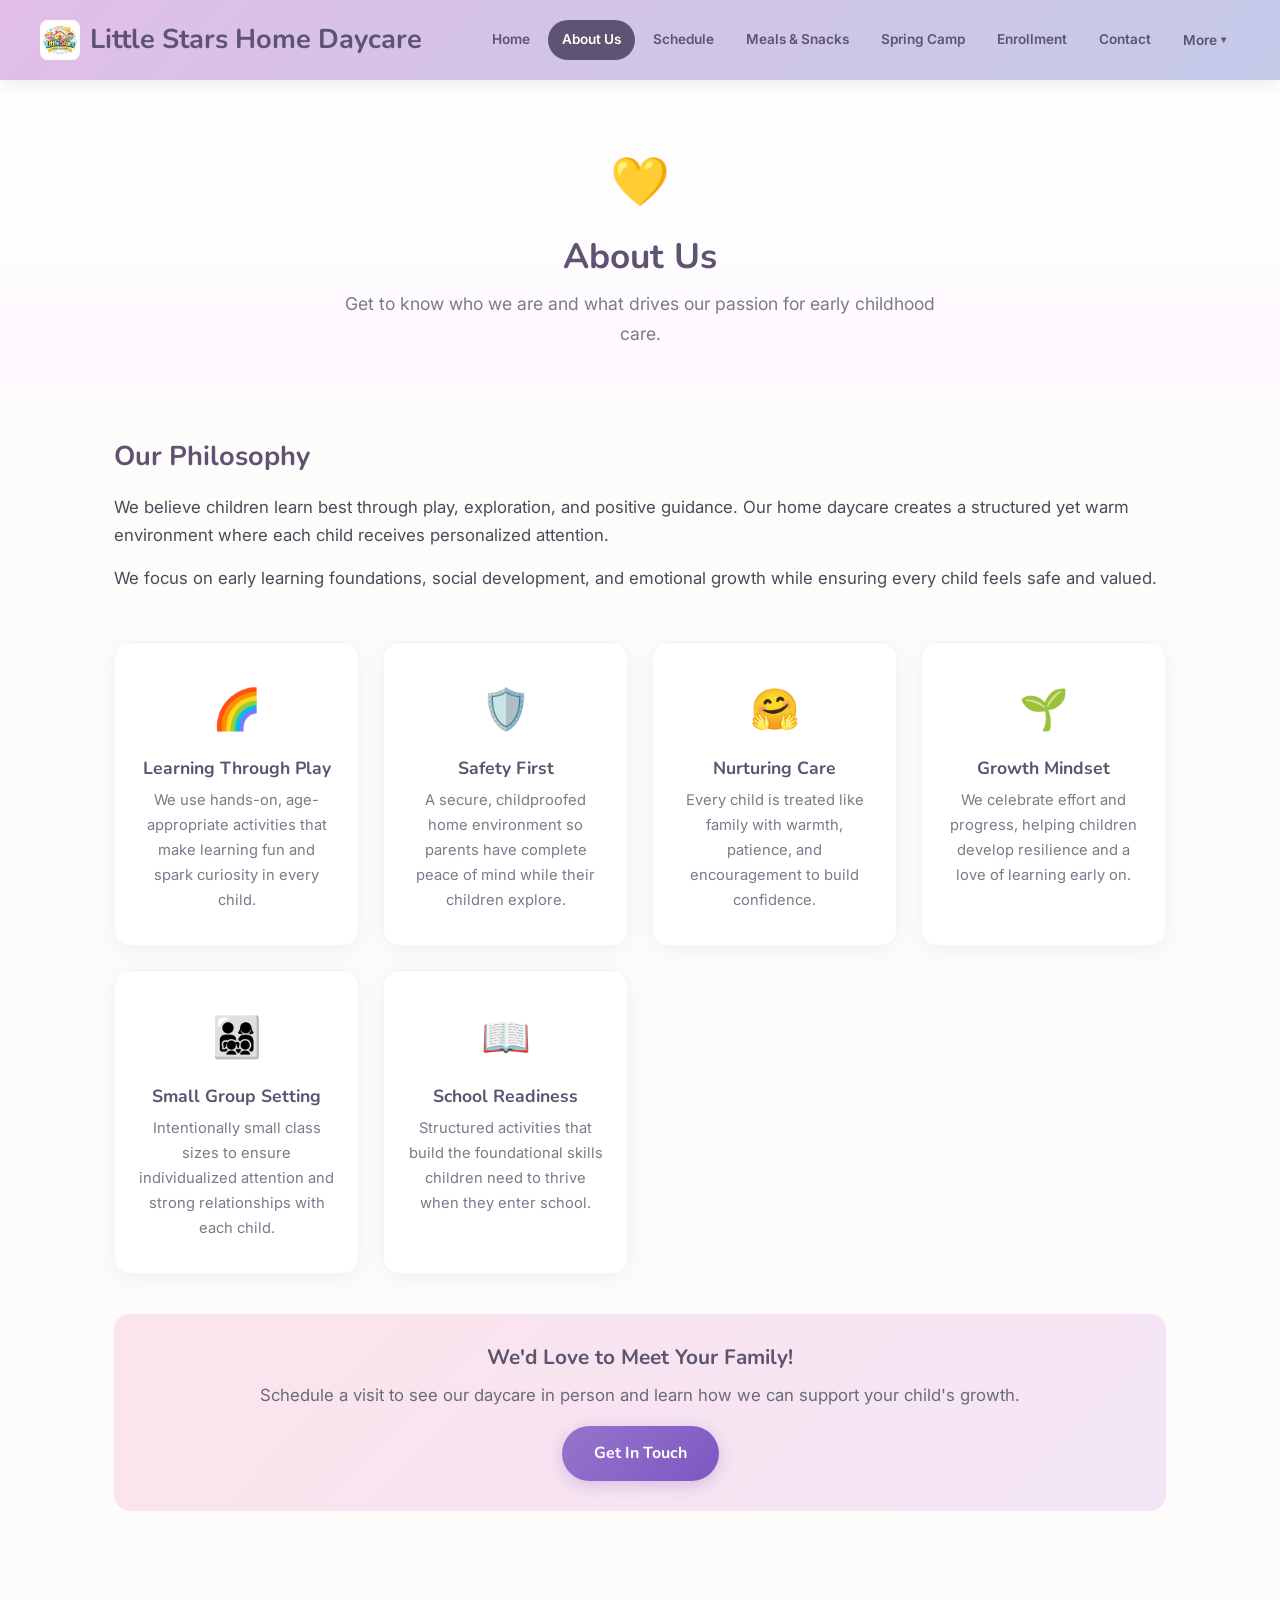
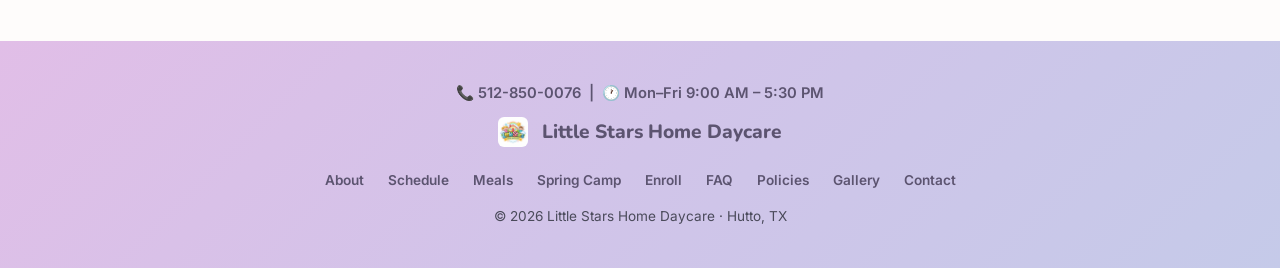
==== commit 30073810: "Updated hours from 8.30AM - 9AM" ====
--- a/about.html
+++ b/about.html
@@ -94,7 +94,7 @@
 
 <footer>
   <div class="footer-inner">
-    <div class="footer-info">📞 512-850-0076 &nbsp;|&nbsp; 🕐 Mon–Fri 8:30 AM – 5:30 PM</div>
+    <div class="footer-info">📞 512-850-0076 &nbsp;|&nbsp; 🕐 Mon–Fri 9:00 AM – 5:30 PM</div>
     <div class="footer-brand"><img src="littlestarslogo.png" alt="Little Stars Logo" class="logo-img">Little Stars Home Daycare</div>
     <div class="footer-links">
       <a href="about.html">About</a>
--- a/styles.css
+++ b/styles.css
@@ -59,6 +59,8 @@
   font-weight: 500;
   letter-spacing: 0.3px;
   animation: bannerPulse 3s ease-in-out infinite;
+  white-space: normal;
+  word-wrap: break-word;
 }
 
 .announcement-banner a {
@@ -690,6 +692,10 @@
   text-decoration: underline;
 }
 
+.contact-info-card a {
+  word-break: break-all;
+}
+
 /* ===== Spring Break Feature ===== */
 .camp-highlights {
   display: grid;
@@ -1040,6 +1046,9 @@
   font-size: 1.2rem;
   color: #5c5470;
   margin-bottom: 8px;
+  display: inline-flex;
+  align-items: center;
+  gap: 8px;
 }
 
 .footer-inner .footer-links {
@@ -1089,6 +1098,10 @@
 @media (max-width: 768px) {
   .menu-toggle {
     display: flex;
+  }
+
+  header {
+    padding: 14px 16px;
   }
 
   nav {
@@ -1100,7 +1113,7 @@
     position: absolute;
     top: 100%;
     left: 0;
-    background: linear-gradient(135deg, #fce4ec 0%, #f3e5f5 50%, #e8eaf6 100%);
+    background: linear-gradient(135deg, #e1bee7 0%, #d1c4e9 50%, #c5cae9 100%);
     padding: 12px 16px;
     border-radius: 0 0 16px 16px;
     box-shadow: 0 8px 20px rgba(0,0,0,0.08);
@@ -1116,6 +1129,7 @@
     text-align: center;
     width: 100%;
     border-radius: 12px;
+    font-size: 0.95rem;
   }
 
   /* Flatten dropdown on mobile */
@@ -1157,12 +1171,28 @@
     padding: 50px 16px 40px;
   }
 
+  .page-banner {
+    padding: 40px 16px 30px;
+  }
+
   .page-banner h2 {
     font-size: 1.6rem;
   }
 
+  .page-banner p {
+    font-size: 0.95rem;
+  }
+
   .container {
-    padding: 35px 16px;
+    padding: 30px 14px;
+  }
+
+  .section h2 {
+    font-size: 1.4rem;
+  }
+
+  .section p {
+    font-size: 0.95rem;
   }
 
   .timeline {
@@ -1171,6 +1201,10 @@
 
   .timeline::before {
     left: 10px;
+  }
+
+  .timeline-item {
+    padding: 16px 18px;
   }
 
   .timeline-item::before {
@@ -1178,6 +1212,58 @@
     width: 12px;
     height: 12px;
   }
+
+  .highlight-box {
+    padding: 24px 18px;
+  }
+
+  .highlight-box h3 {
+    font-size: 1.1rem;
+  }
+
+  .highlight-box p {
+    font-size: 0.95rem;
+  }
+
+  .btn {
+    padding: 12px 26px;
+    font-size: 0.92rem;
+  }
+
+  .contact-info-grid {
+    grid-template-columns: 1fr;
+  }
+
+  .enrollment-features {
+    grid-template-columns: 1fr;
+  }
+
+  .values-grid {
+    grid-template-columns: 1fr;
+  }
+
+  footer {
+    padding: 30px 16px;
+    margin-top: 40px;
+  }
+
+  .footer-inner .footer-links a {
+    margin: 0 6px;
+    font-size: 0.78rem;
+  }
+
+  .footer-inner .footer-brand {
+    font-size: 1rem;
+  }
+
+  .footer-inner .footer-copy {
+    font-size: 0.78rem;
+  }
+
+  .announcement-banner {
+    font-size: 0.8rem;
+    padding: 8px 14px;
+  }
 }
 
 @media (max-width: 480px) {
@@ -1203,6 +1289,48 @@
 
   .camp-themes {
     grid-template-columns: 1fr 1fr;
+  }
+
+  .gallery-grid {
+    grid-template-columns: 1fr;
+  }
+
+  .gallery-item img {
+    height: 200px;
+  }
+
+  .policy-card {
+    padding: 22px 20px;
+  }
+
+  .faq-question {
+    padding: 16px 18px;
+    font-size: 0.95rem;
+  }
+
+  .faq-answer {
+    padding: 0 18px 16px;
+    font-size: 0.9rem;
+  }
+
+  .contact-info-card {
+    padding: 20px 16px;
+  }
+
+  .camp-theme-card {
+    padding: 22px 12px 18px;
+  }
+
+  .camp-theme-card h3 {
+    font-size: 0.95rem;
+  }
+
+  .camp-theme-card p {
+    font-size: 0.8rem;
+  }
+
+  .hero img {
+    border-radius: 14px;
   }
 }
 
@@ -1417,4 +1545,11 @@
   color: #5c5470;
   font-weight: 600;
   margin-bottom: 10px;
-}
+  white-space: nowrap;
+}
+
+@media (max-width: 480px) {
+  .footer-inner .footer-info {
+    font-size: 0.75rem;
+  }
+}
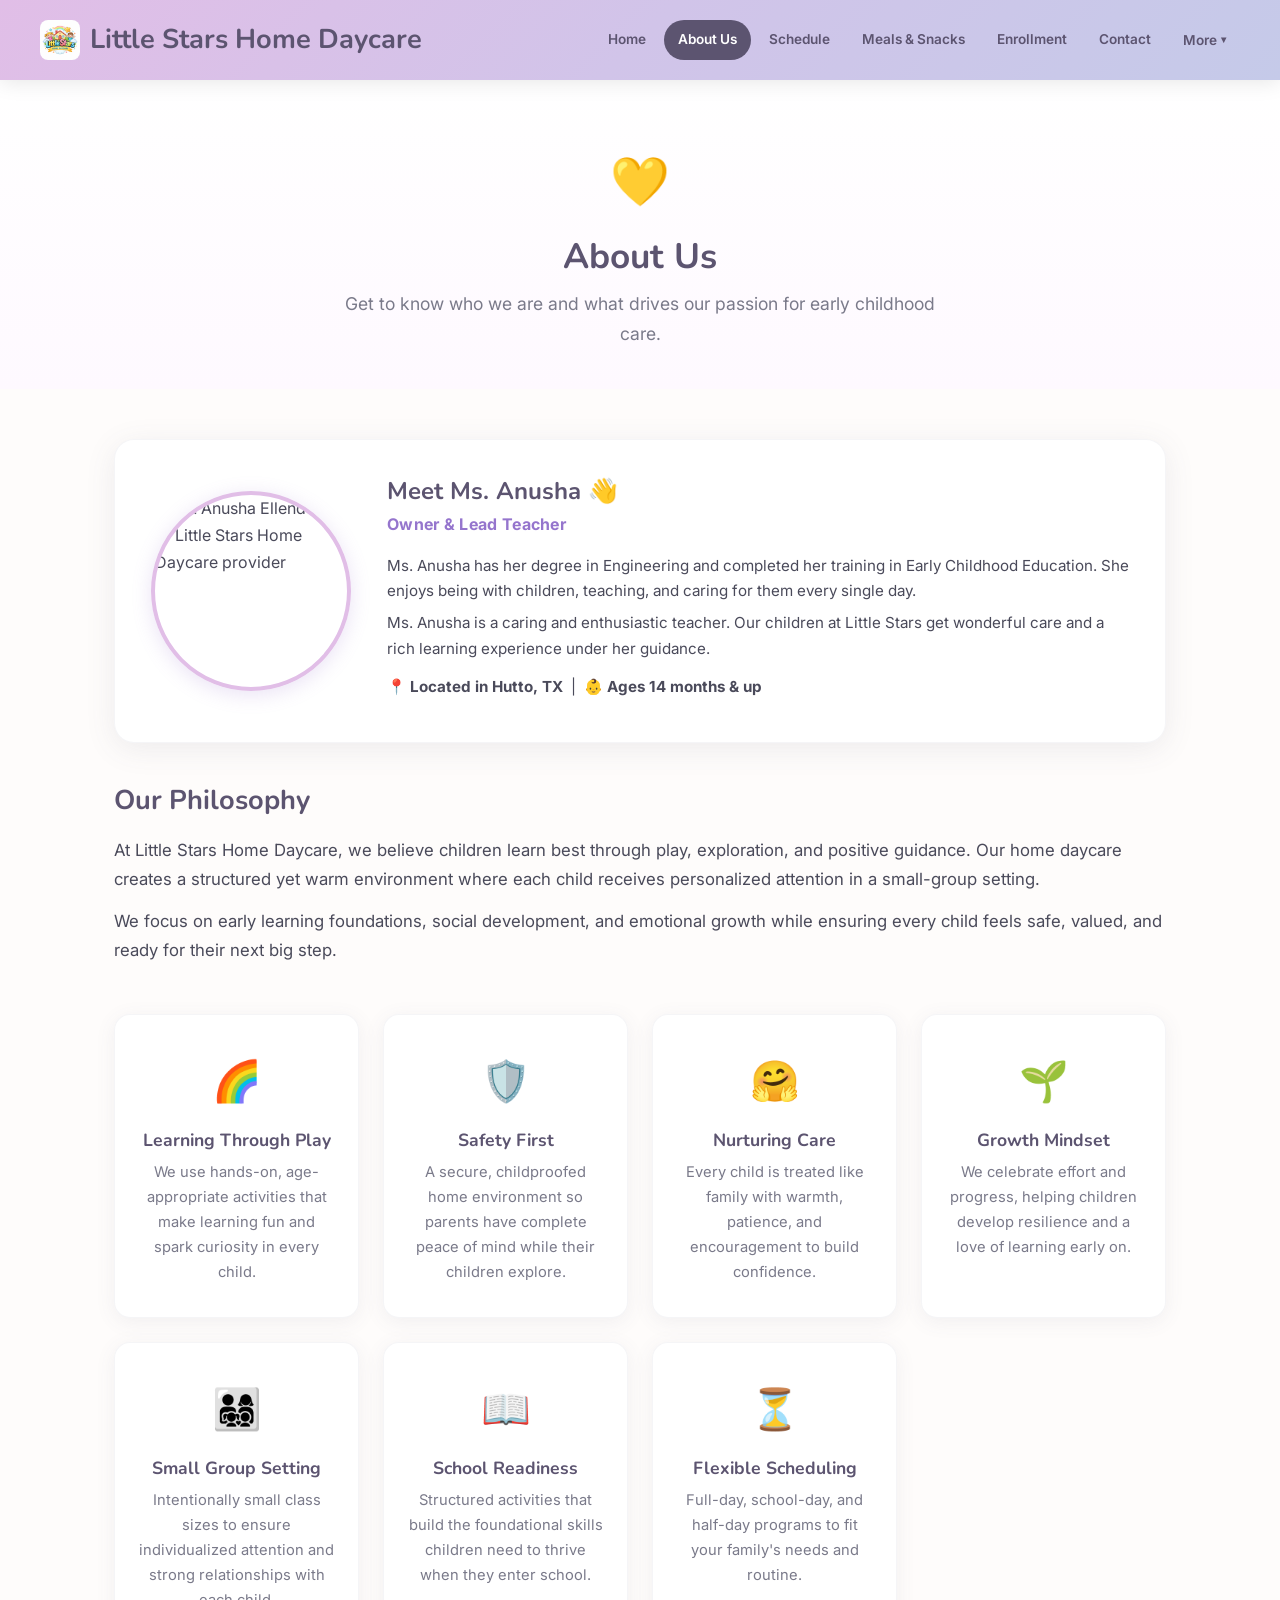
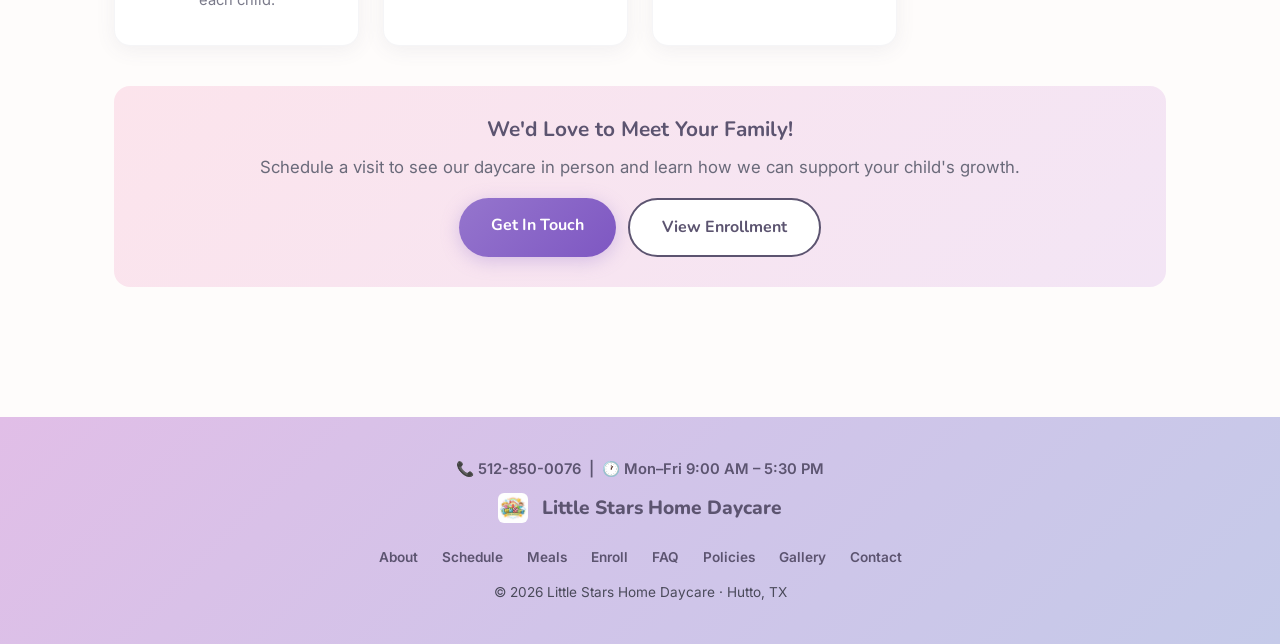
==== commit 1a2dec59: "Modified scheduled to include all ages" ====
--- a/about.html
+++ b/about.html
@@ -24,7 +24,7 @@
       <a href="about.html" class="active">About Us</a>
       <a href="schedule.html">Schedule</a>
       <a href="meals.html">Meals &amp; Snacks</a>
-      <a href="springcamp.html">Spring Camp</a>
+      <!-- <a href="springcamp.html">Spring Camp</a> -->
       <a href="enrollment.html">Enrollment</a>
       <a href="contact.html">Contact</a>
       <div class="nav-dropdown">
@@ -46,10 +46,25 @@
 </div>
 
 <div class="container">
+
+  <!-- Meet the Provider -->
+  <div class="provider-card animate-in">
+    <div class="provider-photo">
+      <img src="images/anusha.png" alt="Ms. Anusha Ellendula — Little Stars Home Daycare provider">
+    </div>
+    <div class="provider-info">
+      <h2>Meet Ms. Anusha 👋</h2>
+      <p class="provider-title">Owner &amp; Lead Teacher</p>
+      <p>Ms. Anusha has her degree in Engineering and completed her training in Early Childhood Education. She enjoys being with children, teaching, and caring for them every single day.</p>
+      <p>Ms. Anusha is a caring and enthusiastic teacher. Our children at Little Stars get wonderful care and a rich learning experience under her guidance.</p>
+      <p style="margin-top: 12px;"><strong>📍 Located in Hutto, TX</strong> &nbsp;|&nbsp; <strong>👶 Ages 14 months &amp; up</strong></p>
+    </div>
+  </div>
+
   <div class="section">
     <h2>Our Philosophy</h2>
-    <p>We believe children learn best through play, exploration, and positive guidance. Our home daycare creates a structured yet warm environment where each child receives personalized attention.</p>
-    <p>We focus on early learning foundations, social development, and emotional growth while ensuring every child feels safe and valued.</p>
+    <p>At Little Stars Home Daycare, we believe children learn best through play, exploration, and positive guidance. Our home daycare creates a structured yet warm environment where each child receives personalized attention in a small-group setting.</p>
+    <p>We focus on early learning foundations, social development, and emotional growth while ensuring every child feels safe, valued, and ready for their next big step.</p>
   </div>
 
   <div class="values-grid">
@@ -83,12 +98,20 @@
       <h3>School Readiness</h3>
       <p>Structured activities that build the foundational skills children need to thrive when they enter school.</p>
     </div>
+    <div class="value-card animate-in">
+      <span class="value-icon">⏳</span>
+      <h3>Flexible Scheduling</h3>
+      <p>Full-day, school-day, and half-day programs to fit your family's needs and routine.</p>
+    </div>
   </div>
 
   <div class="highlight-box" style="margin-top: 40px;">
     <h3>We'd Love to Meet Your Family!</h3>
     <p>Schedule a visit to see our daycare in person and learn how we can support your child's growth.</p>
-    <a href="contact.html" class="btn btn-primary" style="margin-top: 16px;">Get In Touch</a>
+    <div style="margin-top: 16px; display: flex; gap: 12px; flex-wrap: wrap; justify-content: center;">
+      <a href="contact.html" class="btn btn-primary">Get In Touch</a>
+      <a href="enrollment.html" class="btn btn-secondary">View Enrollment</a>
+    </div>
   </div>
 </div>
 
@@ -100,7 +123,7 @@
       <a href="about.html">About</a>
       <a href="schedule.html">Schedule</a>
       <a href="meals.html">Meals</a>
-      <a href="springcamp.html">Spring Camp</a>
+      <!-- <a href="springcamp.html">Spring Camp</a> -->
       <a href="enrollment.html">Enroll</a>
       <a href="faq.html">FAQ</a>
       <a href="policies.html">Policies</a>
--- a/styles.css
+++ b/styles.css
@@ -924,6 +924,518 @@
 .value-card p {
   font-size: 0.92rem;
   color: #7a7a8a;
+}
+
+/* ===== Provider Card ===== */
+
+/* Why Choose Grid */
+.why-choose-grid {
+  display: grid;
+  grid-template-columns: repeat(auto-fit, minmax(280px, 1fr));
+  gap: 18px;
+  margin-top: 10px;
+}
+
+.why-choose-item {
+  display: flex;
+  align-items: flex-start;
+  gap: 14px;
+  padding: 20px 22px;
+  background: #fff;
+  border-radius: 14px;
+  box-shadow: 0 3px 14px rgba(92, 84, 112, 0.07);
+  border: 1px solid rgba(92, 84, 112, 0.06);
+  transition: transform 0.2s ease;
+}
+
+.why-choose-item:hover {
+  transform: translateY(-3px);
+}
+
+.why-choose-item span:first-child {
+  font-size: 1.6rem;
+  flex-shrink: 0;
+  line-height: 1;
+}
+
+.why-choose-item p {
+  font-size: 0.92rem;
+  color: #4a4a5a;
+  line-height: 1.55;
+  margin: 0;
+}
+
+@media (max-width: 480px) {
+  .why-choose-grid {
+    grid-template-columns: 1fr;
+  }
+  .why-choose-item {
+    padding: 16px 18px;
+  }
+}
+
+/* Provider Card */
+.provider-card {
+  display: flex;
+  align-items: center;
+  gap: 36px;
+  background: #fff;
+  border-radius: 20px;
+  padding: 36px;
+  box-shadow: 0 6px 30px rgba(92, 84, 112, 0.1);
+  border: 1px solid rgba(92, 84, 112, 0.06);
+  margin-bottom: 40px;
+}
+
+.provider-photo {
+  flex-shrink: 0;
+}
+
+.provider-photo img {
+  width: 200px;
+  height: 200px;
+  border-radius: 50%;
+  object-fit: cover;
+  border: 4px solid #e1bee7;
+  box-shadow: 0 4px 20px rgba(149, 117, 205, 0.2);
+}
+
+.provider-info h2 {
+  font-size: 1.5rem;
+  color: #5c5470;
+  margin-bottom: 4px;
+}
+
+.provider-info .provider-title {
+  font-weight: 700;
+  color: #9575cd;
+  font-size: 1rem;
+  margin-bottom: 14px;
+  letter-spacing: 0.3px;
+}
+
+.provider-info p {
+  font-size: 0.95rem;
+  color: #4a4a5a;
+  line-height: 1.7;
+  margin-bottom: 6px;
+}
+
+@media (max-width: 768px) {
+  .provider-card {
+    flex-direction: column;
+    text-align: center;
+    padding: 28px 20px;
+    gap: 20px;
+  }
+  .provider-photo img {
+    width: 160px;
+    height: 160px;
+  }
+}
+
+/* ===== Schedule Tabs ===== */
+.schedule-tabs {
+  display: flex;
+  justify-content: center;
+  gap: 12px;
+  margin-bottom: 40px;
+  flex-wrap: wrap;
+}
+
+.schedule-tab {
+  display: flex;
+  flex-direction: column;
+  align-items: center;
+  gap: 4px;
+  padding: 16px 32px;
+  border-radius: 14px;
+  font-family: 'Nunito', 'Segoe UI', sans-serif;
+  font-weight: 700;
+  font-size: 1.05rem;
+  color: #5c5470;
+  background: #fff;
+  border: 2px solid #e0dce8;
+  cursor: pointer;
+  transition: all 0.3s ease;
+  box-shadow: 0 2px 10px rgba(92, 84, 112, 0.06);
+}
+
+.schedule-tab:hover {
+  border-color: #9575cd;
+  background: #faf8ff;
+}
+
+.schedule-tab.active {
+  background: linear-gradient(135deg, #7c5cbf, #9575cd);
+  color: #fff;
+  border-color: transparent;
+  box-shadow: 0 4px 18px rgba(124, 92, 191, 0.3);
+}
+
+.tab-badge {
+  font-size: 0.72rem;
+  font-weight: 600;
+  opacity: 0.8;
+  letter-spacing: 0.3px;
+}
+
+.schedule-tab.active .tab-badge {
+  opacity: 0.9;
+}
+
+/* Tab Panels */
+.tab-panel {
+  display: none;
+  opacity: 0;
+  transform: translateY(12px);
+}
+
+.tab-panel.active {
+  display: block;
+  animation: tabSlideIn 0.5s cubic-bezier(0.22, 0.61, 0.36, 1) forwards;
+}
+
+@keyframes tabSlideIn {
+  0% { opacity: 0; transform: translateY(12px); }
+  100% { opacity: 1; transform: translateY(0); }
+}
+
+@media (max-width: 480px) {
+  .schedule-tabs {
+    gap: 8px;
+    flex-direction: column;
+  }
+  .schedule-tab {
+    padding: 12px 20px;
+    font-size: 0.92rem;
+    width: 100%;
+  }
+  .tab-badge {
+    font-size: 0.65rem;
+  }
+}
+
+/* ===== Age-Breakdown Schedule Table ===== */
+.schedule-table-wrapper {
+  overflow-x: auto;
+  margin: 0 auto 30px;
+  border-radius: 18px;
+  box-shadow: 0 6px 28px rgba(92, 84, 112, 0.10);
+}
+
+.schedule-age-table {
+  width: 100%;
+  border-collapse: separate;
+  border-spacing: 0;
+  background: #fff;
+  font-size: 0.9rem;
+}
+
+.schedule-age-table thead th {
+  padding: 16px 14px;
+  font-family: 'Nunito', sans-serif;
+  font-weight: 700;
+  font-size: 0.85rem;
+  letter-spacing: 0.3px;
+  text-align: center;
+  white-space: nowrap;
+  position: sticky;
+  top: 0;
+  z-index: 3;
+  background: #7c5cbf;
+  color: #fff;
+  border-bottom: 2px solid #6a4daa;
+}
+
+.schedule-age-table thead tr {
+  color: #fff;
+}
+
+/* Sticky header needs wrapper with max-height for scroll */
+.schedule-table-scroll {
+  max-height: 70vh;
+  overflow-y: auto;
+  border-radius: 18px;
+}
+
+.schedule-age-table thead th.col-time {
+  width: 120px;
+  text-align: left;
+  padding-left: 18px;
+}
+
+.schedule-age-table thead th.col-activity {
+  width: 160px;
+  text-align: left;
+}
+
+.schedule-age-table thead .age-label {
+  display: block;
+  font-size: 1.1rem;
+  margin-bottom: 2px;
+}
+
+.schedule-age-table thead .age-range {
+  font-weight: 400;
+  font-size: 0.75rem;
+  opacity: 0.9;
+}
+
+.schedule-age-table td {
+  padding: 13px 14px;
+  vertical-align: middle;
+  border-bottom: 1px solid #f0eef5;
+  line-height: 1.5;
+  color: #4a4a5a;
+  font-size: 0.88rem;
+}
+
+.schedule-age-table td.td-time {
+  font-weight: 700;
+  font-family: 'Nunito', sans-serif;
+  color: #5b3e96;
+  white-space: nowrap;
+  padding-left: 18px;
+  font-size: 0.85rem;
+}
+
+.schedule-age-table td.td-activity {
+  font-weight: 600;
+  color: #3a3a4a;
+  white-space: nowrap;
+}
+
+.schedule-age-table td.td-activity .activity-icon {
+  display: inline-block;
+  width: 24px;
+  text-align: center;
+  margin-right: 4px;
+}
+
+/* Row color coding via left border */
+.schedule-age-table tr.row-play { border-left: 4px solid #26a69a; }
+.schedule-age-table tr.row-learn { border-left: 4px solid #5c6bc0; }
+.schedule-age-table tr.row-meal { border-left: 4px solid #ff8a65; }
+.schedule-age-table tr.row-outdoor { border-left: 4px solid #66bb6a; }
+.schedule-age-table tr.row-hygiene { border-left: 4px solid #b0b0b0; }
+.schedule-age-table tr.row-rest { border-left: 4px solid #9575cd; }
+.schedule-age-table tr.row-creative { border-left: 4px solid #f06292; }
+.schedule-age-table tr.row-pickup { border-left: 4px solid #ffa726; }
+
+/* Subtle alternating row backgrounds */
+.schedule-age-table tbody tr:nth-child(odd) { background: #fdfcff; }
+.schedule-age-table tbody tr:nth-child(even) { background: #f9f7fd; }
+.schedule-age-table tbody tr:hover { background: #f3eefa; }
+
+/* Pickup row highlight */
+.schedule-age-table tr.row-pickup {
+  background: linear-gradient(90deg, #fff8e1 0%, #fff3cd 100%) !important;
+}
+.schedule-age-table tr.row-pickup td {
+  font-weight: 600;
+  color: #bf6c00;
+}
+
+/* Rest row highlight */
+.schedule-age-table tr.row-rest {
+  background: #f5f0ff !important;
+}
+
+/* Age column pills for mobile cards */
+.age-detail {
+  display: block;
+  line-height: 1.55;
+}
+
+/* ===== Color Legend ===== */
+.schedule-legend {
+  display: flex;
+  flex-wrap: wrap;
+  justify-content: center;
+  gap: 10px 18px;
+  margin: 0 auto 24px;
+  padding: 14px 20px;
+  background: #fff;
+  border-radius: 14px;
+  box-shadow: 0 2px 12px rgba(92, 84, 112, 0.07);
+  border: 1px solid #f0eef5;
+}
+
+.legend-item {
+  display: flex;
+  align-items: center;
+  gap: 6px;
+  font-size: 0.8rem;
+  color: #5a5a6a;
+  font-weight: 500;
+}
+
+.legend-dot {
+  width: 12px;
+  height: 12px;
+  border-radius: 3px;
+  flex-shrink: 0;
+}
+
+.legend-dot.dot-play { background: #26a69a; }
+.legend-dot.dot-learn { background: #5c6bc0; }
+.legend-dot.dot-meal { background: #ff8a65; }
+.legend-dot.dot-outdoor { background: #66bb6a; }
+.legend-dot.dot-hygiene { background: #b0b0b0; }
+.legend-dot.dot-rest { background: #9575cd; }
+.legend-dot.dot-creative { background: #f06292; }
+.legend-dot.dot-pickup { background: #ffa726; }
+
+/* ===== Table Includes Summary ===== */
+.table-includes {
+  text-align: center;
+  padding: 14px 20px;
+  margin: -6px auto 28px;
+  background: linear-gradient(135deg, #f5f0ff 0%, #eee8f7 100%);
+  border-radius: 0 0 14px 14px;
+  font-size: 0.85rem;
+  color: #5a5a6a;
+  border: 1px solid #e8e0f0;
+  border-top: none;
+  max-width: 100%;
+}
+
+.table-includes strong {
+  color: #5b3e96;
+}
+
+.table-includes .includes-list {
+  display: inline;
+}
+
+.table-includes .includes-item {
+  display: inline-block;
+  background: #fff;
+  padding: 3px 10px;
+  border-radius: 20px;
+  margin: 3px 3px;
+  font-size: 0.78rem;
+  border: 1px solid #e8e0f0;
+  white-space: nowrap;
+}
+
+@media (max-width: 768px) {
+  .schedule-age-table {
+    font-size: 0.82rem;
+    min-width: 650px;
+  }
+  .schedule-age-table thead th {
+    padding: 12px 10px;
+    font-size: 0.78rem;
+  }
+  .schedule-age-table td {
+    padding: 10px;
+    font-size: 0.8rem;
+  }
+}
+
+/* ===== Half-Day Program Cards ===== */
+.halfday-grid {
+  display: grid;
+  grid-template-columns: 1fr;
+  max-width: 540px;
+  margin: 10px auto 0;
+  gap: 24px;
+}
+
+.halfday-card {
+  background: #fff;
+  border-radius: 18px;
+  padding: 0;
+  box-shadow: 0 4px 22px rgba(92, 84, 112, 0.1);
+  border: 1px solid rgba(92, 84, 112, 0.06);
+  overflow: hidden;
+  transition: transform 0.3s ease, box-shadow 0.3s ease;
+}
+
+.halfday-card:hover {
+  transform: translateY(-4px);
+  box-shadow: 0 10px 35px rgba(92, 84, 112, 0.16);
+}
+
+.halfday-header {
+  text-align: center;
+  padding: 28px 20px 20px;
+  color: #fff;
+  position: relative;
+}
+
+.halfday-morning .halfday-header {
+  background: linear-gradient(135deg, #f9a825, #ffb74d);
+}
+
+.halfday-afternoon .halfday-header {
+  background: linear-gradient(135deg, #7c5cbf, #9575cd);
+}
+
+.halfday-icon {
+  font-size: 2.2rem;
+  display: block;
+  margin-bottom: 8px;
+}
+
+.halfday-header h3 {
+  color: #fff;
+  font-size: 1.25rem;
+  margin-bottom: 6px;
+}
+
+.halfday-time {
+  font-size: 1rem;
+  font-weight: 700;
+  opacity: 0.95;
+  letter-spacing: 0.5px;
+}
+
+.halfday-list {
+  list-style: none;
+  padding: 20px 24px;
+  margin: 0;
+}
+
+.halfday-list li {
+  padding: 9px 0;
+  border-bottom: 1px solid #f0eef5;
+  font-size: 0.92rem;
+  color: #4a4a5a;
+  line-height: 1.5;
+}
+
+.halfday-list li:last-child {
+  border-bottom: none;
+}
+
+.halfday-includes {
+  padding: 14px 24px;
+  background: #faf8ff;
+  font-size: 0.85rem;
+  color: #5c5470;
+  border-top: 1px solid #f0eef5;
+}
+
+@media (max-width: 768px) {
+  .halfday-grid {
+    grid-template-columns: 1fr;
+  }
+  .halfday-header {
+    padding: 22px 16px 16px;
+  }
+  .halfday-list {
+    padding: 16px 18px;
+  }
+  .halfday-list li {
+    font-size: 0.88rem;
+  }
+  .halfday-includes {
+    padding: 12px 18px;
+    font-size: 0.82rem;
+  }
 }
 
 /* ===== Text Highlights ===== */
@@ -1553,3 +2065,213 @@
     font-size: 0.75rem;
   }
 }
+
+/* ===== Color-Coded Timeline Items ===== */
+.timeline-item.tl-meal    { border-left: 4px solid #ef9a5e; background: #fff8f2; }
+.timeline-item.tl-learn   { border-left: 4px solid #64b5f6; background: #f0f7ff; }
+.timeline-item.tl-outdoor { border-left: 4px solid #66bb6a; background: #f2faf3; }
+.timeline-item.tl-hygiene { border-left: 4px solid #b0aab8; background: #f9f8fb; }
+.timeline-item.tl-rest    { border-left: 4px solid #ba8fdb; background: #f9f3ff; }
+.timeline-item.tl-creative{ border-left: 4px solid #f06292; background: #fff2f6; }
+.timeline-item.tl-play    { border-left: 4px solid #4dd0e1; background: #f0fbfc; }
+.timeline-item.tl-pickup  { border-left: 4px solid #ffb74d; background: #fffaf3; }
+
+/* ===== Day at a Glance Bar ===== */
+.day-glance {
+  margin-bottom: 36px;
+  padding: 24px;
+  background: #fff;
+  border-radius: 16px;
+  box-shadow: 0 3px 15px rgba(92, 84, 112, 0.07);
+}
+
+.day-glance-title {
+  font-family: 'Nunito', sans-serif;
+  font-weight: 700;
+  font-size: 1rem;
+  color: #5c5470;
+  margin-bottom: 14px;
+  text-align: center;
+}
+
+.day-glance-bar {
+  display: flex;
+  border-radius: 10px;
+  overflow: hidden;
+  height: 36px;
+}
+
+.glance-block {
+  display: flex;
+  align-items: center;
+  justify-content: center;
+  color: #fff;
+  font-size: 0.65rem;
+  font-weight: 700;
+  letter-spacing: 0.3px;
+  text-shadow: 0 1px 2px rgba(0,0,0,0.15);
+  white-space: nowrap;
+  overflow: hidden;
+}
+
+.glance-meal    { background: #ef9a5e; }
+.glance-learn   { background: #64b5f6; }
+.glance-outdoor { background: #66bb6a; }
+.glance-rest    { background: #ba8fdb; }
+.glance-creative{ background: #f06292; }
+.glance-play    { background: #4dd0e1; }
+.glance-pickup  { background: #ffb74d; }
+
+.glance-times {
+  display: flex;
+  justify-content: space-between;
+  margin-top: 6px;
+  padding: 0 2px;
+  font-size: 0.72rem;
+  color: var(--text-light);
+  font-weight: 600;
+}
+
+@media (max-width: 480px) {
+  .day-glance {
+    padding: 16px;
+  }
+  .day-glance-bar {
+    height: 28px;
+  }
+  .glance-block {
+    font-size: 0px;
+  }
+  .glance-times {
+    font-size: 0.65rem;
+  }
+}
+
+/* ===== Print Styles ===== */
+@media print {
+  header, footer, .schedule-tabs, .btn,
+  .page-banner, .announcement-bar, nav {
+    display: none !important;
+  }
+
+  /* Only show the active tab */
+  .tab-panel {
+    display: none !important;
+  }
+  .tab-panel.active {
+    display: block !important;
+    animation: none !important;
+  }
+
+  .container {
+    padding: 0;
+    max-width: 100%;
+  }
+
+  .section {
+    padding: 10px 0;
+  }
+  .section h2 {
+    font-size: 1.2rem;
+    margin-bottom: 4px;
+  }
+  .section p {
+    font-size: 0.85rem;
+    margin-bottom: 0;
+  }
+
+  /* Compact timeline */
+  .timeline {
+    margin-top: 10px;
+    padding-left: 28px;
+  }
+  .timeline::before {
+    left: 8px;
+    width: 2px;
+  }
+  .timeline-item {
+    break-inside: avoid;
+    box-shadow: none;
+    margin-bottom: 6px;
+    padding: 8px 14px;
+    border-radius: 8px;
+  }
+  .timeline-item::before {
+    width: 10px;
+    height: 10px;
+    left: -24px;
+    top: 14px;
+  }
+  .timeline-item .time {
+    font-size: 0.8rem;
+    margin-bottom: 1px;
+  }
+  .timeline-item .activity {
+    font-size: 0.82rem;
+    line-height: 1.35;
+  }
+
+  /* Compact day at a glance */
+  .day-glance {
+    box-shadow: none;
+    border: 1px solid #ddd;
+    padding: 12px;
+    margin-bottom: 10px;
+  }
+  .day-glance-bar {
+    height: 24px;
+  }
+  .glance-block {
+    font-size: 0;
+  }
+
+  /* Compact highlight box */
+  .highlight-box {
+    box-shadow: none;
+    border: 1px solid #ddd;
+    padding: 14px;
+    margin-top: 14px !important;
+  }
+  .highlight-box h3 {
+    font-size: 1rem;
+    margin-bottom: 4px;
+  }
+  .highlight-box p {
+    font-size: 0.82rem;
+    line-height: 1.4;
+  }
+
+  /* Compact half-day cards */
+  .halfday-grid {
+    gap: 12px;
+  }
+  .halfday-card {
+    box-shadow: none;
+    border: 1px solid #ddd;
+  }
+  .halfday-header {
+    padding: 12px 14px 10px;
+  }
+  .halfday-icon {
+    font-size: 1.4rem;
+    margin-bottom: 2px;
+  }
+  .halfday-header h3 {
+    font-size: 1rem;
+  }
+  .halfday-list {
+    padding: 10px 14px;
+  }
+  .halfday-list li {
+    padding: 4px 0;
+    font-size: 0.82rem;
+  }
+  .halfday-includes {
+    padding: 8px 14px;
+    font-size: 0.78rem;
+  }
+
+  body {
+    font-size: 11pt;
+  }
+}
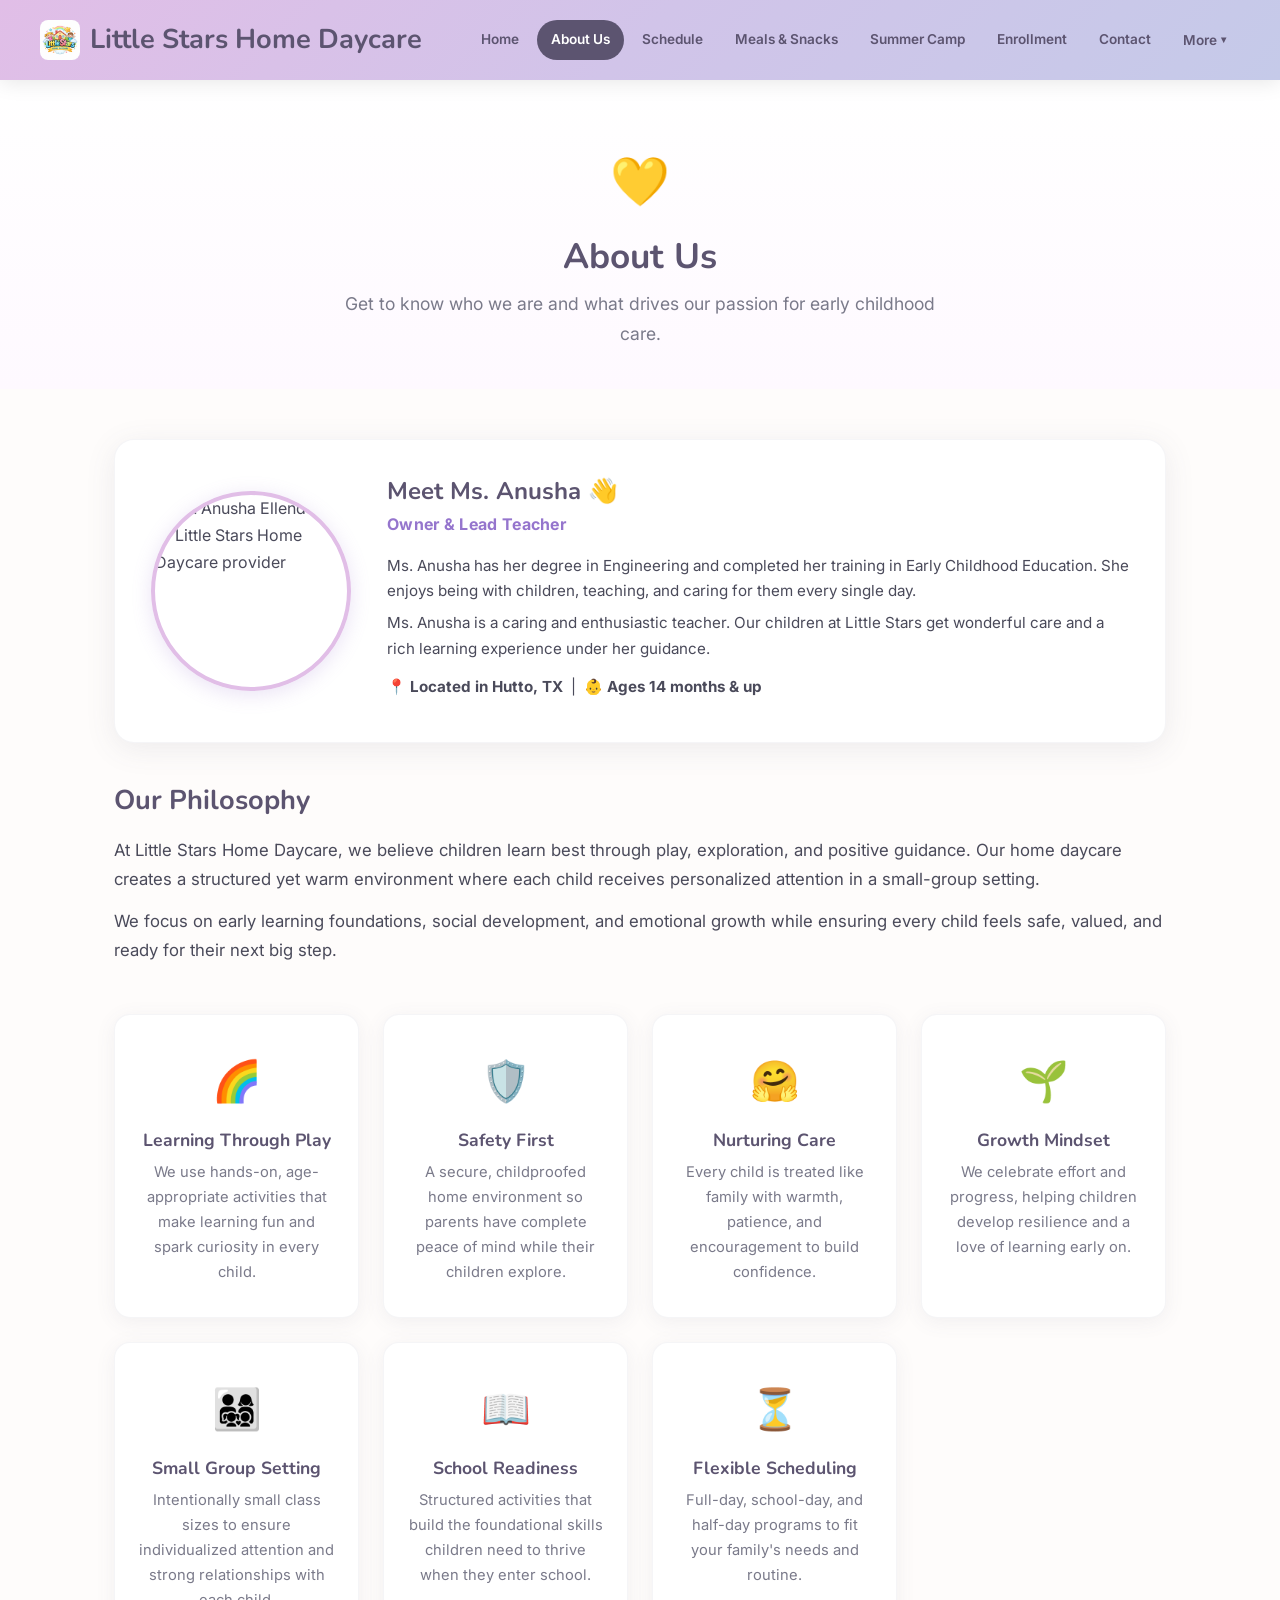
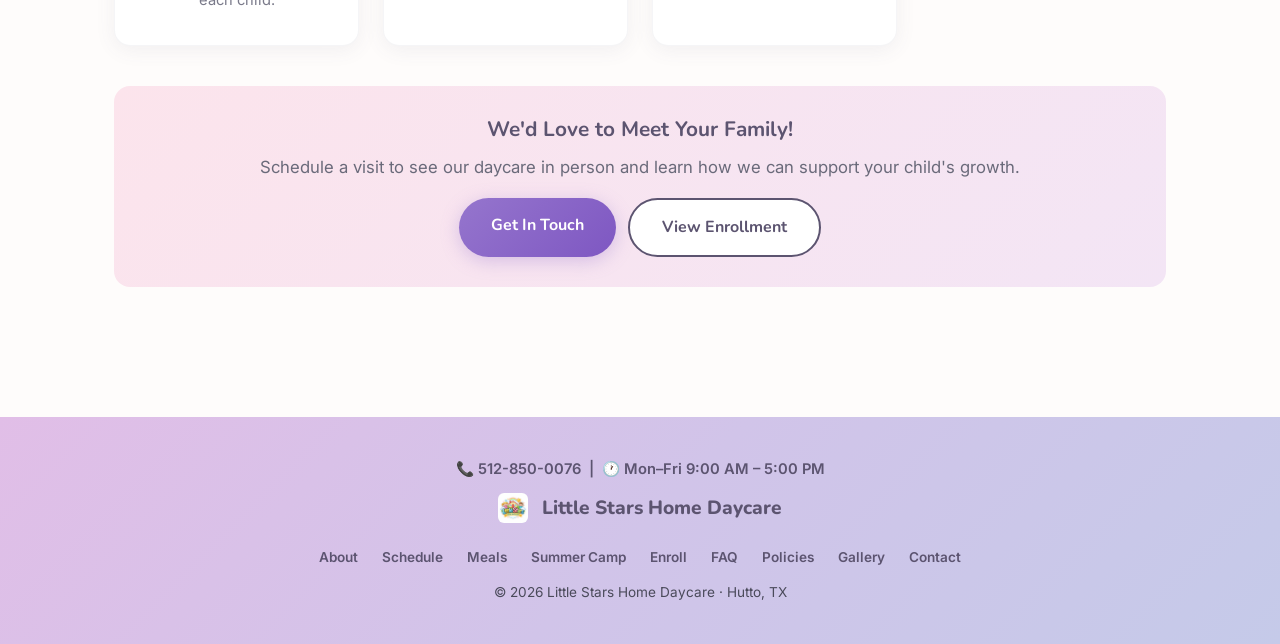
==== commit a73d6db7: "Added summer camp and fixed few bugs" ====
--- a/about.html
+++ b/about.html
@@ -25,6 +25,7 @@
       <a href="schedule.html">Schedule</a>
       <a href="meals.html">Meals &amp; Snacks</a>
       <!-- <a href="springcamp.html">Spring Camp</a> -->
+      <a href="summercamp.html">Summer Camp</a>
       <a href="enrollment.html">Enrollment</a>
       <a href="contact.html">Contact</a>
       <div class="nav-dropdown">
@@ -117,13 +118,14 @@
 
 <footer>
   <div class="footer-inner">
-    <div class="footer-info">📞 512-850-0076 &nbsp;|&nbsp; 🕐 Mon–Fri 9:00 AM – 5:30 PM</div>
+    <div class="footer-info">📞 512-850-0076 &nbsp;|&nbsp; 🕐 Mon–Fri 9:00 AM – 5:00 PM</div>
     <div class="footer-brand"><img src="littlestarslogo.png" alt="Little Stars Logo" class="logo-img">Little Stars Home Daycare</div>
     <div class="footer-links">
       <a href="about.html">About</a>
       <a href="schedule.html">Schedule</a>
       <a href="meals.html">Meals</a>
       <!-- <a href="springcamp.html">Spring Camp</a> -->
+      <a href="summercamp.html">Summer Camp</a>
       <a href="enrollment.html">Enroll</a>
       <a href="faq.html">FAQ</a>
       <a href="policies.html">Policies</a>
@@ -134,6 +136,7 @@
   </div>
 </footer>
 
+<button class="back-to-top" aria-label="Back to top">↑</button>
 <script src="script.js"></script>
 </body>
 </html>
--- a/styles.css
+++ b/styles.css
@@ -1321,17 +1321,173 @@
 }
 
 @media (max-width: 768px) {
+  /* ---- Transform table rows into stacked cards on mobile ---- */
+  .schedule-table-wrapper {
+    box-shadow: none;
+    border-radius: 0;
+    overflow: visible;
+  }
+
+  .schedule-table-scroll {
+    max-height: none;
+    overflow: visible;
+    border-radius: 0;
+  }
+
   .schedule-age-table {
+    border-collapse: separate;
+    border-spacing: 0;
+    display: block;
+  }
+
+  .schedule-age-table thead {
+    display: none; /* hide column headers, labels are on each card */
+  }
+
+  .schedule-age-table tbody {
+    display: flex;
+    flex-direction: column;
+    gap: 12px;
+    width: 100%;
+  }
+
+  .schedule-age-table tbody tr {
+    display: flex;
+    flex-wrap: wrap;
+    background: #fff !important;
+    border-radius: 14px;
+    box-shadow: 0 2px 12px rgba(92, 84, 112, 0.08);
+    padding: 0;
+    overflow: hidden;
+    border-left: 5px solid #ccc;
+  }
+
+  /* Preserve row color-coding on mobile */
+  .schedule-age-table tr.row-play   { border-left-color: #26a69a; }
+  .schedule-age-table tr.row-learn  { border-left-color: #5c6bc0; }
+  .schedule-age-table tr.row-meal   { border-left-color: #ff8a65; }
+  .schedule-age-table tr.row-outdoor{ border-left-color: #66bb6a; }
+  .schedule-age-table tr.row-hygiene{ border-left-color: #b0b0b0; }
+  .schedule-age-table tr.row-rest   { border-left-color: #9575cd; }
+  .schedule-age-table tr.row-creative{ border-left-color: #f06292; }
+  .schedule-age-table tr.row-pickup { border-left-color: #ffa726; }
+
+  .schedule-age-table tr.row-pickup {
+    background: linear-gradient(90deg, #fff8e1 0%, #fff3cd 100%) !important;
+  }
+
+  .schedule-age-table tr.row-rest {
+    background: #f5f0ff !important;
+  }
+
+  .schedule-age-table tbody tr td {
+    display: block;
+    border: none;
+    padding: 0;
+    text-align: left;
+    font-size: 0.85rem;
+  }
+
+  /* Time — top-left of a mini header bar */
+  .schedule-age-table td.td-time {
+    flex: 0 0 100%;
+    background: linear-gradient(135deg, #f5f0ff 0%, #eee8f7 100%);
+    padding: 10px 14px 4px;
+    font-size: 0.78rem;
+    font-weight: 700;
+    color: #7c5cbf;
+    border-bottom: none;
+    white-space: normal;
+  }
+
+  /* Activity — directly below time */
+  .schedule-age-table td.td-activity {
+    flex: 0 0 100%;
+    background: linear-gradient(135deg, #f5f0ff 0%, #eee8f7 100%);
+    padding: 0 14px 10px;
+    font-size: 0.92rem;
+    font-weight: 700;
+    color: #3a3a4a;
+    white-space: normal;
+    border-bottom: 1px solid #e8e0f0;
+  }
+
+  /* Age group cells — displayed as labeled rows */
+  .schedule-age-table tbody tr td:nth-child(3),
+  .schedule-age-table tbody tr td:nth-child(4),
+  .schedule-age-table tbody tr td:nth-child(5) {
+    flex: 0 0 100%;
+    padding: 7px 14px;
     font-size: 0.82rem;
-    min-width: 650px;
-  }
-  .schedule-age-table thead th {
-    padding: 12px 10px;
+    color: #4a4a5a;
+    line-height: 1.4;
+    border-bottom: 1px solid #f5f2fa;
+  }
+
+  .schedule-age-table tbody tr td:nth-child(5) {
+    border-bottom: none;
+  }
+
+  /* Add age-group labels via ::before */
+  .schedule-age-table tbody tr td:nth-child(3)::before {
+    content: "👶 14–24 mo — ";
+    font-weight: 600;
+    color: #9575cd;
     font-size: 0.78rem;
   }
-  .schedule-age-table td {
-    padding: 10px;
+
+  .schedule-age-table tbody tr td:nth-child(4)::before {
+    content: "🧒 2–3 yrs — ";
+    font-weight: 600;
+    color: #9575cd;
+    font-size: 0.78rem;
+  }
+
+  .schedule-age-table tbody tr td:nth-child(5)::before {
+    content: "🎒 3+ yrs — ";
+    font-weight: 600;
+    color: #9575cd;
+    font-size: 0.78rem;
+  }
+
+  /* Pickup row: colspan cell — remove labels, center text */
+  .schedule-age-table tr.row-pickup td[colspan] {
+    flex: 0 0 100%;
+    text-align: center;
+    padding: 10px 14px;
+    font-weight: 600;
+    color: #bf6c00;
+    font-size: 0.88rem;
+  }
+
+  .schedule-age-table tr.row-pickup td[colspan]::before {
+    content: none !important;
+  }
+
+  /* Legend: smaller on mobile */
+  .schedule-legend {
+    gap: 6px 12px;
+    padding: 10px 14px;
+  }
+
+  .legend-item {
+    font-size: 0.72rem;
+  }
+
+  .legend-dot {
+    width: 10px;
+    height: 10px;
+  }
+
+  /* Includes summary: wrap pills */
+  .table-includes {
+    padding: 12px 14px;
     font-size: 0.8rem;
+  }
+
+  .table-includes .includes-item {
+    font-size: 0.72rem;
+    padding: 2px 8px;
   }
 }
 
@@ -1597,14 +1753,21 @@
 }
 
 .animate-in {
-  animation: fadeInUp 0.6s ease forwards;
-}
-
-.animate-in:nth-child(2) { animation-delay: 0.1s; }
-.animate-in:nth-child(3) { animation-delay: 0.2s; }
-.animate-in:nth-child(4) { animation-delay: 0.3s; }
-.animate-in:nth-child(5) { animation-delay: 0.4s; }
-.animate-in:nth-child(6) { animation-delay: 0.5s; }
+  opacity: 0;
+  transform: translateY(20px);
+  transition: opacity 0.6s ease, transform 0.6s ease;
+}
+
+.animate-in.visible {
+  opacity: 1;
+  transform: translateY(0);
+}
+
+.animate-in:nth-child(2) { transition-delay: 0.1s; }
+.animate-in:nth-child(3) { transition-delay: 0.2s; }
+.animate-in:nth-child(4) { transition-delay: 0.3s; }
+.animate-in:nth-child(5) { transition-delay: 0.4s; }
+.animate-in:nth-child(6) { transition-delay: 0.5s; }
 
 /* ===== Responsive ===== */
 @media (max-width: 768px) {
@@ -1906,6 +2069,12 @@
 
 .faq-item[open] {
   box-shadow: 0 6px 25px rgba(92, 84, 112, 0.12);
+  border-color: #9575cd;
+}
+
+.faq-item[open] .faq-question {
+  background: rgba(149, 117, 205, 0.06);
+  color: #3d3555;
 }
 
 .faq-question {
@@ -2275,3 +2444,106 @@
     font-size: 11pt;
   }
 }
+
+/* ===== Camp Hero Image with Overlay ===== */
+.camp-hero-image {
+  position: relative;
+  max-width: 900px;
+  margin: 0 auto 30px;
+  padding: 0 20px;
+  text-align: center;
+}
+
+.camp-hero-image img {
+  width: 100%;
+  border-radius: 20px;
+  box-shadow: 0 15px 40px rgba(92, 84, 112, 0.15);
+  display: block;
+}
+
+.camp-hero-image::after {
+  content: "";
+  position: absolute;
+  top: 0;
+  left: 20px;
+  right: 20px;
+  bottom: 0;
+  border-radius: 20px;
+  background: linear-gradient(
+    to bottom,
+    rgba(149, 117, 205, 0.1),
+    rgba(92, 84, 112, 0.35)
+  );
+  pointer-events: none;
+}
+
+/* ===== Back to Top Button ===== */
+.back-to-top {
+  position: fixed;
+  bottom: 30px;
+  right: 30px;
+  width: 44px;
+  height: 44px;
+  border-radius: 50%;
+  background: #5c5470;
+  color: #fff;
+  border: none;
+  cursor: pointer;
+  font-size: 1.3rem;
+  display: flex;
+  align-items: center;
+  justify-content: center;
+  box-shadow: 0 4px 15px rgba(92, 84, 112, 0.3);
+  opacity: 0;
+  visibility: hidden;
+  transform: translateY(10px);
+  transition: opacity 0.3s ease, visibility 0.3s ease, transform 0.3s ease, background 0.3s ease;
+  z-index: 999;
+}
+
+.back-to-top.visible {
+  opacity: 1;
+  visibility: visible;
+  transform: translateY(0);
+}
+
+.back-to-top:hover {
+  background: #9575cd;
+}
+
+/* ===== Dual Announcement Banners ===== */
+.banner-row {
+  display: flex;
+}
+
+.banner-row .announcement-banner {
+  flex: 1;
+  border-right: 1px solid rgba(255, 255, 255, 0.2);
+}
+
+.banner-row .announcement-banner:last-child {
+  border-right: none;
+}
+
+@media (max-width: 768px) {
+  .banner-row {
+    flex-direction: column;
+  }
+
+  .banner-row .announcement-banner {
+    border-right: none;
+    border-bottom: 1px solid rgba(255, 255, 255, 0.15);
+  }
+
+  .banner-row .announcement-banner:last-child {
+    border-bottom: none;
+  }
+
+  .back-to-top {
+    bottom: 20px;
+    right: 20px;
+    width: 40px;
+    height: 40px;
+    font-size: 1.1rem;
+  }
+}
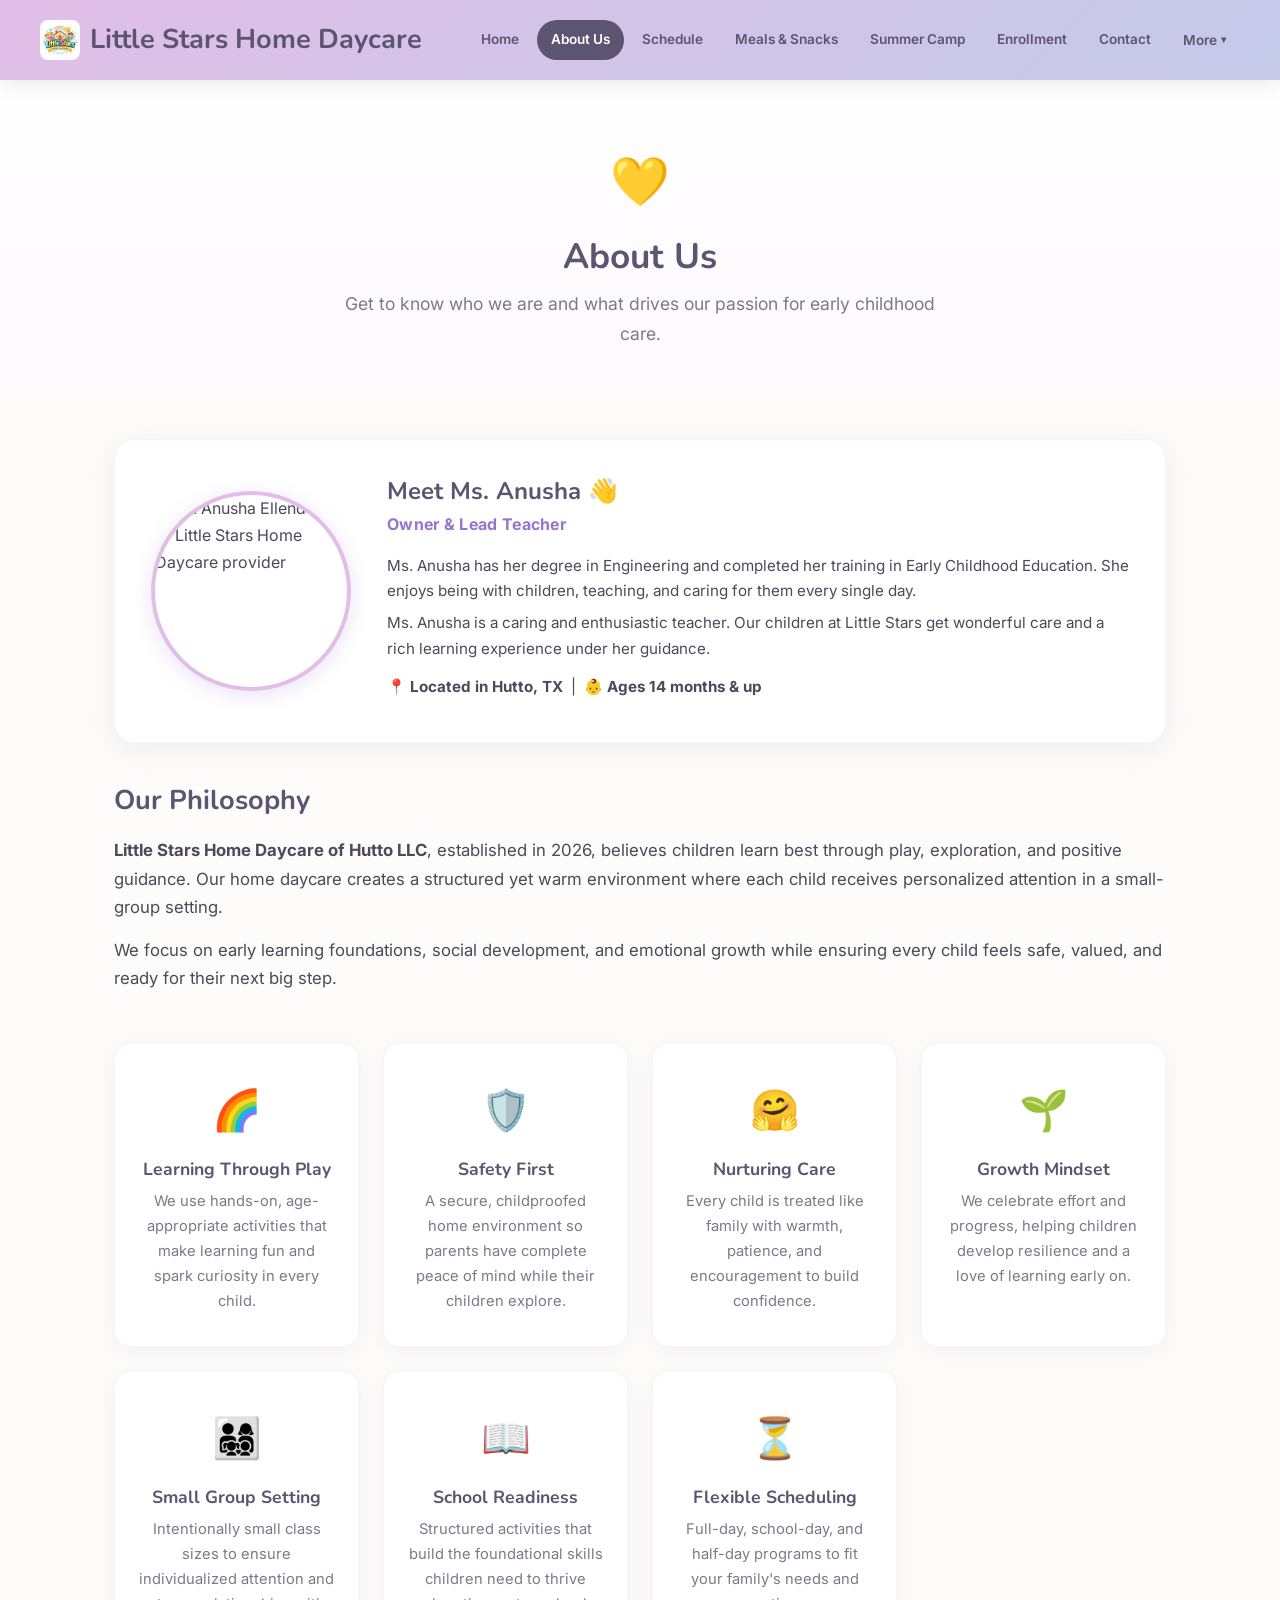
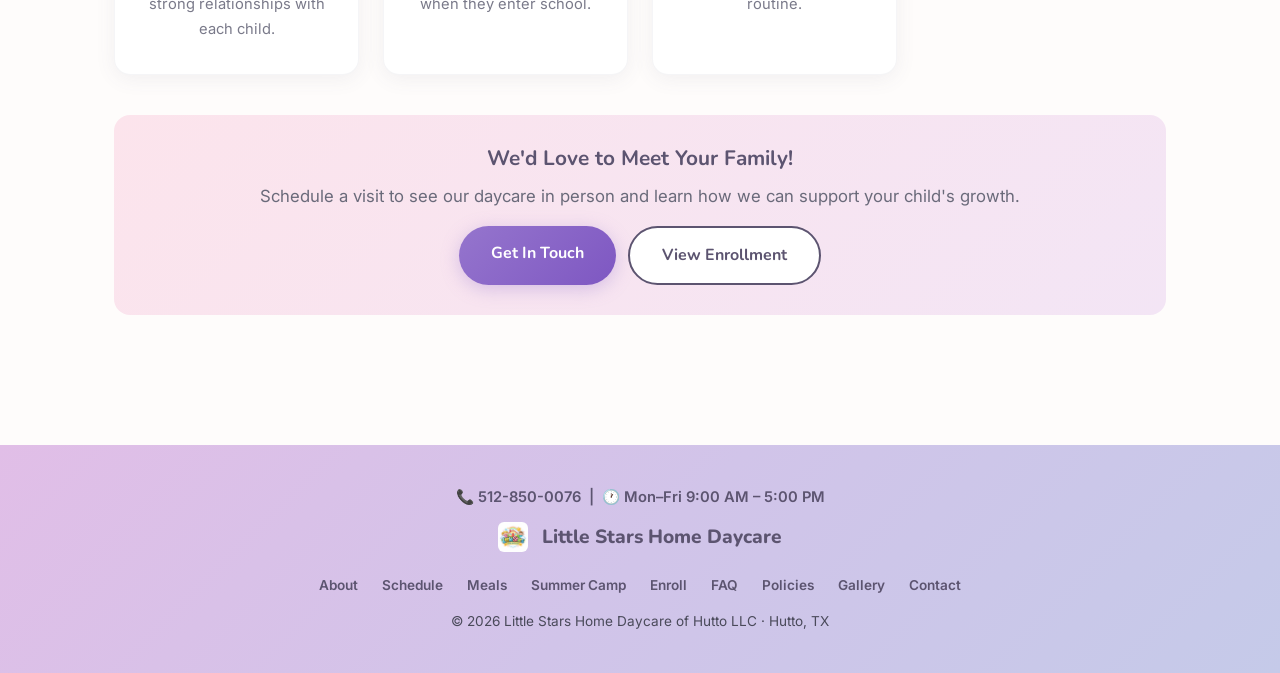
==== commit 7775dd80: "Added LLC" ====
--- a/about.html
+++ b/about.html
@@ -64,7 +64,7 @@
 
   <div class="section">
     <h2>Our Philosophy</h2>
-    <p>At Little Stars Home Daycare, we believe children learn best through play, exploration, and positive guidance. Our home daycare creates a structured yet warm environment where each child receives personalized attention in a small-group setting.</p>
+    <p><strong>Little Stars Home Daycare of Hutto LLC</strong>, established in 2026, believes children learn best through play, exploration, and positive guidance. Our home daycare creates a structured yet warm environment where each child receives personalized attention in a small-group setting.</p>
     <p>We focus on early learning foundations, social development, and emotional growth while ensuring every child feels safe, valued, and ready for their next big step.</p>
   </div>
 
@@ -132,7 +132,7 @@
       <a href="gallery.html">Gallery</a>
       <a href="contact.html">Contact</a>
     </div>
-    <div class="footer-copy">&copy; 2026 Little Stars Home Daycare &middot; Hutto, TX</div>
+    <div class="footer-copy">&copy; 2026 Little Stars Home Daycare of Hutto LLC &middot; Hutto, TX</div>
   </div>
 </footer>
 
--- a/styles.css
+++ b/styles.css
@@ -606,30 +606,36 @@
 
 /* ===== Contact Form ===== */
 .contact-form {
-  max-width: 600px;
-  margin: 30px auto 0;
+  max-width: 520px;
+  margin: 24px auto 0;
+}
+
+.form-row {
+  display: grid;
+  grid-template-columns: 1fr 1fr;
+  gap: 0 16px;
 }
 
 .form-group {
-  margin-bottom: 20px;
+  margin-bottom: 14px;
 }
 
 .form-group label {
   display: block;
   font-weight: 600;
-  margin-bottom: 6px;
-  color: #5c5470;
-  font-size: 0.95rem;
+  margin-bottom: 4px;
+  color: #5c5470;
+  font-size: 0.85rem;
 }
 
 .form-group input,
 .form-group textarea,
 .form-group select {
   width: 100%;
-  padding: 14px 18px;
+  padding: 10px 14px;
   border: 2px solid #e8e0f0;
-  border-radius: 12px;
-  font-size: 1rem;
+  border-radius: 10px;
+  font-size: 0.9rem;
   font-family: 'Inter', 'Segoe UI', sans-serif;
   color: #4a4a5a;
   transition: border-color 0.3s ease, box-shadow 0.3s ease;
@@ -646,7 +652,13 @@
 
 .form-group textarea {
   resize: vertical;
-  min-height: 120px;
+  min-height: 100px;
+}
+
+@media (max-width: 768px) {
+  .form-row {
+    grid-template-columns: 1fr;
+  }
 }
 
 /* ===== Contact Info Cards ===== */
@@ -2178,6 +2190,16 @@
   color: #5c5470;
   text-align: center;
   background: #fff;
+}
+
+.gallery-featured {
+  border: 2px solid #e8b931;
+}
+
+.gallery-featured .gallery-caption {
+  background: linear-gradient(135deg, #fff8e1, #fff);
+  color: #b8860b;
+  font-weight: 700;
 }
 
 /* ===== Policy Cards ===== */
